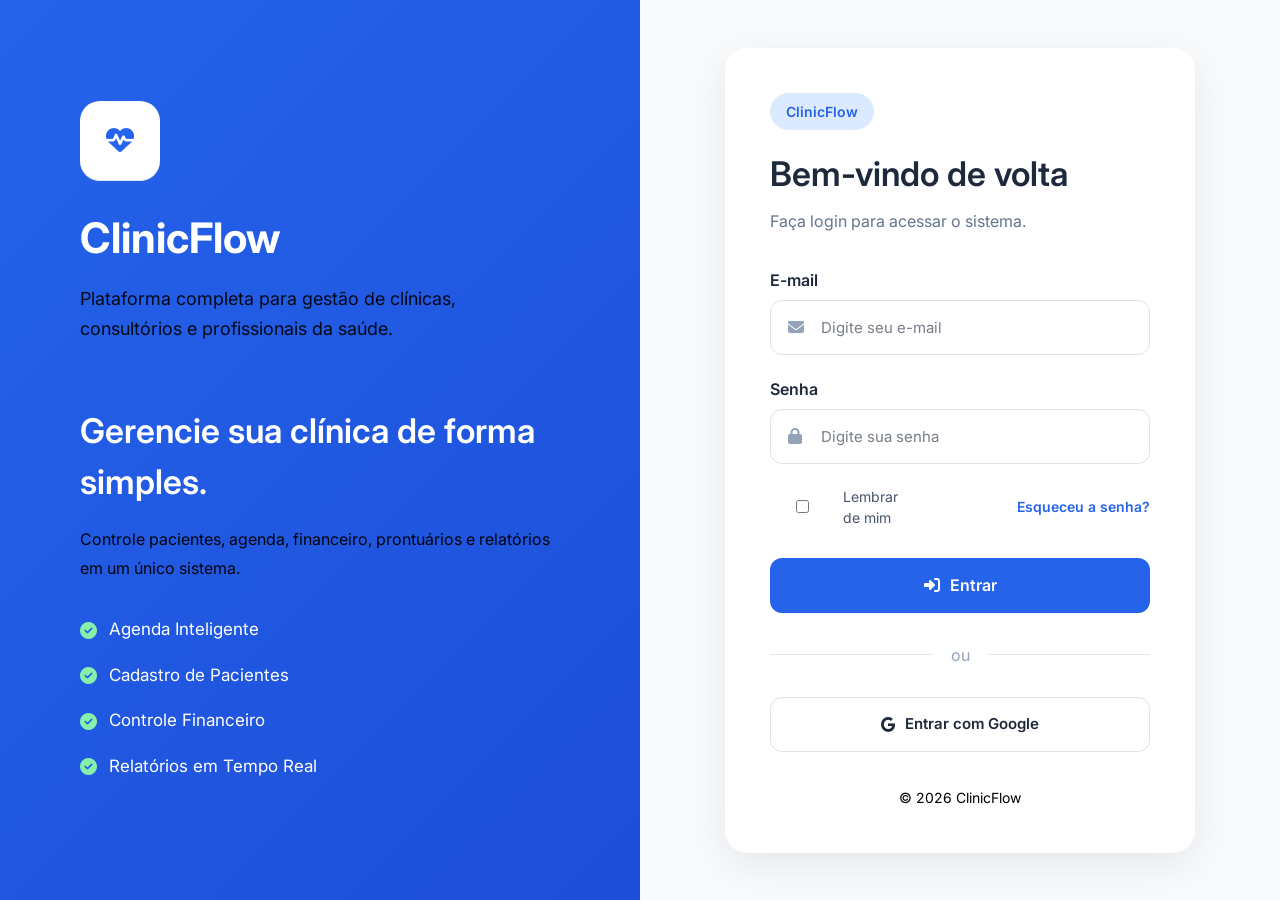
==== index.html @ 04e62cc4 "Primeiro commit" ====
<!DOCTYPE html>
<html lang="pt-BR">

<head>
    <meta charset="UTF-8">
    <meta name="viewport" content="width=device-width, initial-scale=1.0">
    <title>ClinicFlow - Login</title>
    <!-- CSS -->
    <link rel="stylesheet" href="assets/css/reset.css">
    <link rel="stylesheet" href="assets/css/variables.css">
    <link rel="stylesheet" href="assets/css/global.css">
    <link rel="stylesheet" href="assets/css/login.css">
    <!-- Fonte -->
    <link rel="preconnect" href="https://fonts.googleapis.com">
    <link rel="preconnect" href="https://fonts.gstatic.com" crossorigin>
    <link href="https://fonts.googleapis.com/css2?family=Inter:wght@300;400;500;600;700&display=swap" rel="stylesheet">
    <!-- Ícones -->
    <link rel="stylesheet" href="https://cdnjs.cloudflare.com/ajax/libs/font-awesome/6.7.2/css/all.min.css">
</head>

<body>
    <main class="login-container">
        <!-- Lado Esquerdo -->
        <section class="login-left">
            <div class="brand">
                <div class="logo">
                    <i class="fa-solid fa-heart-pulse"></i>
                </div>
                <h1>ClinicFlow</h1>
                <p>
                    Plataforma completa para gestão de clínicas,
                    consultórios e profissionais da saúde.
                </p>
            </div>

            <div class="presentation">
                <h2>
                    Gerencie sua clínica de forma simples.
                </h2>
                <p>

                    Controle pacientes, agenda, financeiro,
                    prontuários e relatórios em um único sistema.

                </p>
                <ul>
                    <li>
                        <i class="fa-solid fa-circle-check"></i>
                        Agenda Inteligente
                    </li>
                    <li>
                        <i class="fa-solid fa-circle-check"></i>
                        Cadastro de Pacientes
                    </li>
                    <li>
                        <i class="fa-solid fa-circle-check"></i>
                        Controle Financeiro
                    </li>
                    <li>
                        <i class="fa-solid fa-circle-check"></i>
                        Relatórios em Tempo Real
                    </li>
                </ul>
            </div>
        </section>

        <!-- Lado Direito -->
        <section class="login-right">
            <div class="login-card">
                <span class="system-name">
                    ClinicFlow
                </span>
                <h2>
                    Bem-vindo de volta
                </h2>
                <p class="subtitle">
                    Faça login para acessar o sistema.
                </p>
                <form id="formLogin">

                    <div class="input-group">
                        <label for="email">
                            E-mail
                        </label>
                        <div class="input-icon">
                            <i class="fa-solid fa-envelope"></i>
                            <input id="email" name="email" type="email" placeholder="Digite seu e-mail" required>
                        </div>
                    </div>

                    <div class="input-group">
                        <label for="password">
                            Senha
                        </label>

                        <div class="input-icon">
                            <i class="fa-solid fa-lock"></i>
                            <input id="password" name="password" type="password" placeholder="Digite sua senha"
                                required>
                        </div>
                    </div>

                    <div class="options">
                        <label class="remember">
                            <input type="checkbox" id="remember">
                            <span>
                                Lembrar de mim
                            </span>
                        </label>
                        <a href="#">
                            Esqueceu a senha?
                        </a>
                    </div>

                    <p id="mensagemErro" class="login-error"></p>

                    <button type="submit" class="btn-login">
                        <i class="fa-solid fa-right-to-bracket"></i>
                        Entrar
                    </button>
                </form>

                <div class="separator">
                    <span>
                        ou
                    </span>
                </div>

                <button class="btn-google">
                    <i class="fa-brands fa-google"></i>
                    Entrar com Google
                </button>

                <div class="footer">
                    <p>
                        © 2026 ClinicFlow
                    </p>
                </div>
            </div>
        </section>
    </main>
    <script src="assets/js/utils.js"></script>
    <script src="assets/js/storage.js"></script>
    <script src="assets/js/auth.js"></script>
    <script src="assets/js/login.js"></script>
</body>

</html>
---- assets/css/variables.css ----
/* ==========================================================
   VARIABLES.CSS
   ClinicFlow Design System
   ========================================================== */

:root {

    /* ======================================================
       CORES PRINCIPAIS
       ====================================================== */

    --primary: #2563eb;
    --primary-dark: #1d4ed8;
    --primary-light: #dbeafe;

    --secondary: #0f172a;
    --secondary-light: #334155;

    --success: #22c55e;
    --warning: #f59e0b;
    --danger: #ef4444;
    --info: #06b6d4;

    /* ======================================================
       BACKGROUNDS
       ====================================================== */

    --background: #f8fafc;
    --background-secondary: #f1f5f9;
    --background-card: #ffffff;
    --background-hover: #f8fafc;

    /* ======================================================
       TEXTOS
       ====================================================== */

    --text-primary: #0f172a;
    --text-secondary: #475569;
    --text-muted: #94a3b8;
    --text-white: #ffffff;

    /* ======================================================
       BORDAS
       ====================================================== */

    --border-color: #e2e8f0;
    --border-light: #f1f5f9;

    /* ======================================================
       SIDEBAR
       ====================================================== */

    --sidebar-width: 270px;
    --sidebar-collapsed: 80px;

    --sidebar-bg: #ffffff;
    --sidebar-border: #e2e8f0;

    /* ======================================================
       HEADER
       ====================================================== */

    --header-height: 75px;

    /* ======================================================
       RADIUS
       ====================================================== */

    --radius-xs: 6px;
    --radius-sm: 8px;
    --radius-md: 12px;
    --radius-lg: 18px;
    --radius-xl: 24px;
    --radius-round: 999px;

    /* ======================================================
       FONTES
       ====================================================== */

    --font-family: "Inter", sans-serif;

    --font-xs: 12px;
    --font-sm: 14px;
    --font-md: 16px;
    --font-lg: 18px;
    --font-xl: 22px;
    --font-2xl: 28px;
    --font-3xl: 36px;

    /* ======================================================
       PESOS
       ====================================================== */

    --weight-light: 300;
    --weight-regular: 400;
    --weight-medium: 500;
    --weight-semibold: 600;
    --weight-bold: 700;

    /* ======================================================
       ESPAÇAMENTOS
       ====================================================== */

    --space-1: 4px;
    --space-2: 8px;
    --space-3: 12px;
    --space-4: 16px;
    --space-5: 20px;
    --space-6: 24px;
    --space-7: 32px;
    --space-8: 40px;
    --space-9: 48px;
    --space-10: 64px;

    /* ======================================================
       SOMBRAS
       ====================================================== */

    --shadow-xs: 0 1px 2px rgba(15, 23, 42, .05);

    --shadow-sm: 0 2px 6px rgba(15, 23, 42, .08);

    --shadow-md: 0 8px 24px rgba(15, 23, 42, .08);

    --shadow-lg: 0 15px 40px rgba(15, 23, 42, .12);

    --shadow-xl: 0 20px 60px rgba(15, 23, 42, .18);

    /* ======================================================
       TRANSIÇÕES
       ====================================================== */

    --transition-fast: .15s ease;
    --transition: .25s ease;
    --transition-slow: .35s ease;

    /* ======================================================
       Z-INDEX
       ====================================================== */

    --z-sidebar: 100;
    --z-header: 200;
    --z-dropdown: 500;
    --z-modal: 1000;
    --z-toast: 2000;

}

/* ==========================================================
   TEMA ESCURO (Preparado para futuras versões)
   ========================================================== */

[data-theme="dark"] {

    --background: #0f172a;
    --background-secondary: #1e293b;
    --background-card: #1e293b;

    --text-primary: #f8fafc;
    --text-secondary: #cbd5e1;
    --text-muted: #94a3b8;

    --border-color: #334155;

    --sidebar-bg: #111827;
    --sidebar-border: #334155;

}
---- assets/css/global.css ----
/* ==========================================================
   GLOBAL.CSS
   ClinicFlow
   Parte 1 - Estrutura Base
   ========================================================== */
/* ==========================================================
   BODY
   ========================================================== */
body {
  font-family: var(--font-family);
  background: var(--background);
  color: var(--text-primary);
  font-size: var(--font-md);
  line-height: 1.5;
  overflow-x: hidden;
}

/* ==========================================================
   LINKS
   ========================================================== */
a {
  color: inherit;
  text-decoration: none;
  transition: var(--transition);
}

/* ==========================================================
   TITULOS
   ========================================================== */
h1 {
  font-size: var(--font-3xl);
  font-weight: var(--weight-bold);
}

h2 {
  font-size: var(--font-2xl);
  font-weight: var(--weight-semibold);
}

h3 {
  font-size: var(--font-xl);
  font-weight: var(--weight-semibold);
}

h4 {
  font-size: var(--font-lg);
  font-weight: var(--weight-medium);
}

/* ==========================================================
   PARÁGRAFOS
   ========================================================== */
p {
  color: #000000;
}

/* ==========================================================
   LAYOUT
   ========================================================== */
.layout {
  display: flex;
  min-height: 100vh;
}

/* ==========================================================
   SIDEBAR
   ========================================================== */
.sidebar {
  width: var(--sidebar-width);
  background: var(--sidebar-bg);
  border-right: 1px solid var(--border-color);
  display: flex;
  flex-direction: column;
  justify-content: space-between;
  position: fixed;
  top: 0;
  left: 0;
  bottom: 0;
  z-index: var(--z-sidebar);
  transition: transform 0.3s ease;
}

/* ==========================================================
   LOGO
   ========================================================== */
.logo {
  height: 80px;
  display: flex;
  align-items: center;
  gap: 15px;
  padding: 0 25px;
  border-bottom: 1px solid var(--border-color);
}

.logo i {
  font-size: 28px;
  color: var(--primary);
}

.logo span {
  font-size: 22px;
  font-weight: 700;
}

/* ==========================================================
   MENU
   ========================================================== */
.sidebar nav {
  flex: 1;
  padding: 25px 0;
}

.sidebar nav ul {
  display: flex;
  flex-direction: column;
  gap: 6px;
}

.sidebar nav li {
  margin: 0 12px;
}

.sidebar nav a {
  display: flex;
  align-items: center;
  gap: 15px;
  padding: 14px 18px;
  border-radius: 12px;
  color: var(--text-secondary);
  font-weight: 500;
  transition: 0.25s;
}

.sidebar nav a:hover {
  background: var(--primary-light);
  color: var(--primary);
}

.sidebar nav li.active a {
  background: var(--primary);
  color: white;
}

.sidebar nav i {
  width: 20px;
  text-align: center;
  font-size: 18px;
}

/* ==========================================================
   FOOTER SIDEBAR
   ========================================================== */
.sidebar-footer {
  border-top: 1px solid var(--border-color);
  padding: 20px;
}

.user {
  display: flex;
  align-items: center;
  gap: 12px;
  margin-bottom: 20px;
}

.user img {
  width: 48px;
  height: 48px;
  border-radius: 50%;
}

.user strong {
  display: block;
  font-size: 15px;
}

.user span {
  color: var(--text-muted);
  font-size: 13px;
}

/* ==========================================================
   BOTÃO SAIR
   ========================================================== */
.logout {
  width: 100%;
  height: 48px;
  border-radius: 12px;
  background: #ef4444;
  color: white;
  display: flex;
  justify-content: center;
  align-items: center;
  gap: 10px;
  transition: 0.25s;
}

.logout:hover {
  background: #dc2626;
}

/* ==========================================================
   CONTENT
   ========================================================== */
.content {
  margin-left: var(--sidebar-width);
  flex: 1;
  display: flex;
  flex-direction: column;
  min-height: 100vh;
  padding: 32px 40px;
}

/* ==========================================================
   TOPBAR
   ========================================================== */
.topbar {
  height: 75px;
  background: white;
  border-bottom: 1px solid var(--border-color);
  display: flex;
  justify-content: space-between;
  align-items: center;
  padding: 0 35px;
}

/* ==========================================================
   PESQUISA
   ========================================================== */
.search {
  position: relative;
  width: 340px;
}

.search i {
  position: absolute;
  left: 18px;
  top: 50%;
  transform: translateY(-50%);
  color: var(--text-muted);
}

.search input {
  width: 100%;
  height: 46px;
  background: #f8fafc;
  border: 1px solid var(--border-color);
  border-radius: 12px;
  padding-left: 48px;
  transition: 0.25s;
}

.search input:focus {
  border-color: var(--primary);
  background: white;
}

/* ==========================================================
   ACTIONS
   ========================================================== */
.actions {
  display: flex;
  gap: 12px;
}

.actions button {
  width: 44px;
  height: 44px;
  border-radius: 12px;
  background: white;
  border: 1px solid var(--border-color);
  transition: 0.25s;
}

.actions button:hover {
  background: var(--primary-light);
  color: var(--primary);
}

/* ==========================================================
   TITULO DA PÁGINA
   ========================================================== */
.page-title {
  display: flex;
  justify-content: space-between;
  align-items: center;
  padding: 35px;
}

.page-title p {
  margin-top: 6px;
}

/* ==========================================================
   CONTAINER PADRÃO
   ========================================================== */
.container {
  width: 100%;
  max-width: 1400px;
  margin: auto;
  padding: 30px;
}

/* ==========================================================
   RODAPÉ
   ========================================================== */
footer {
  margin-top: auto;
  text-align: center;
  padding: 30px;
  color: var(--text-muted);
  font-size: 14px;
  border-top: 1px solid var(--border-color);
  background: white;
}

/* ==========================================================
   UTILITÁRIOS
   ========================================================== */
.text-center {
  text-align: center;
}

.text-right {
  text-align: right;
}

.text-left {
  text-align: left;
}

.mt-1 {
  margin-top: 8px;
}

.mt-2 {
  margin-top: 16px;
}

.mt-3 {
  margin-top: 24px;
}

.mt-4 {
  margin-top: 32px;
}

.mb-1 {
  margin-bottom: 8px;
}

.mb-2 {
  margin-bottom: 16px;
}

.mb-3 {
  margin-bottom: 24px;
}

.mb-4 {
  margin-bottom: 32px;
}

.d-flex {
  display: flex;
}

.justify-between {
  justify-content: space-between;
}

.align-center {
  align-items: center;
}

.gap-1 {
  gap: 8px;
}

.gap-2 {
  gap: 16px;
}

.gap-3 {
  gap: 24px;
}

/* ==========================================================
   BOTÕES
   ========================================================== */
.btn {
  display: inline-flex;
  align-items: center;
  justify-content: center;
  gap: 10px;
  padding: 12px 22px;
  border-radius: 12px;
  border: none;
  cursor: pointer;
  font-size: 15px;
  font-weight: 600;
  transition: var(--transition);
}

.btn:hover {
  transform: translateY(-2px);
}

.btn-primary {
  background: var(--primary);
  color: white;
}

.btn-primary:hover {
  background: var(--primary-dark);
}

.btn-secondary {
  background: white;
  color: var(--text-primary);
  border: 1px solid var(--border-color);
}

.btn-secondary:hover {
  background: var(--background-secondary);
}

.btn-success {
  background: var(--success);
  color: white;
}

.btn-warning {
  background: var(--warning);
  color: white;
}

.btn-danger {
  background: var(--danger);
  color: white;
}

.btn-sm {
  height: 38px;
  padding: 0 16px;
  font-size: 14px;
}

.btn-lg {
  height: 52px;
  padding: 0 28px;
}

/* ==========================================================
   INPUTS
   ========================================================== */
.form-group {
  margin-bottom: 20px;
}

.form-group label {
  display: block;
  margin-bottom: 8px;
  font-size: 14px;
  font-weight: 600;
  color: var(--text-primary);
}

.form-control {
  width: 100%;
  height: 48px;
  padding: 0 16px;
  background: white;
  border: 1px solid var(--border-color);
  border-radius: 12px;
  transition: var(--transition);
}

.form-control:focus {
  border-color: var(--primary);
  box-shadow: 0 0 0 4px rgba(37, 99, 235, 0.1);
}

/* ==========================================================
   TEXTAREA
   ========================================================== */
textarea.form-control {
  min-height: 140px;
  padding: 16px;
  resize: vertical;
}

/* ==========================================================
   SELECT
   ========================================================== */
select.form-control {
  cursor: pointer;
}

/* ==========================================================
   INPUT COM ÍCONE
   ========================================================== */
.input-icon {
  position: relative;
}

.input-icon i {
  position: absolute;
  left: 16px;
  top: 50%;
  transform: translateY(-50%);
  color: var(--text-muted);
}

.input-icon input {
  padding-left: 46px;
}

/* ==========================================================
   CHECKBOX
   ========================================================== */
.checkbox {
  display: flex;
  align-items: center;
  gap: 10px;
  cursor: pointer;
}

.checkbox input {
  width: 18px;
  height: 18px;
}

/* ==========================================================
   RADIO
   ========================================================== */
.radio {
  display: flex;
  align-items: center;
  gap: 10px;
}

.radio input {
  width: 18px;
  height: 18px;
}

/* ==========================================================
   CARDS
   ========================================================== */
.card {
  background: white;
  border-radius: 18px;
  padding: 24px;
  border: 1px solid var(--border-color);
  box-shadow: var(--shadow-sm);
}

.card-header {
  display: flex;
  justify-content: space-between;
  align-items: center;
  margin-bottom: 20px;
}

.card-title {
  font-size: 18px;
  font-weight: 600;
}

/* ==========================================================
   GRID DE CARDS
   ========================================================== */
.cards {
  display: grid;
  grid-template-columns: repeat(auto-fit, minmax(250px, 1fr));
  gap: 24px;
  padding: 0 35px 35px;
}

/* ==========================================================
   CARD ESTATÍSTICA
   ========================================================== */
.stats-card {
  background: white;
  border-radius: 18px;
  padding: 24px;
  display: flex;
  justify-content: space-between;
  align-items: center;
  border: 1px solid var(--border-color);
  box-shadow: var(--shadow-sm);
  transition: var(--transition);
}

.stats-card:hover {
  transform: translateY(-4px);
  box-shadow: var(--shadow-md);
}

.stats-info span {
  color: var(--text-secondary);
  font-size: 14px;
}

.stats-info h2 {
  margin-top: 8px;
  font-size: 32px;
}

.stats-icon {
  width: 62px;
  height: 62px;
  border-radius: 16px;
  background: var(--primary-light);
  display: flex;
  align-items: center;
  justify-content: center;
  font-size: 28px;
  color: var(--primary);
}

/* ==========================================================
   PAINÉIS
   ========================================================== */
.panel {
  background: white;
  border-radius: 18px;
  border: 1px solid var(--border-color);
  box-shadow: var(--shadow-sm);
}

.panel-header {
  padding: 20px 24px;
  border-bottom: 1px solid var(--border-color);
}

.panel-body {
  padding: 24px;
}

/* ==========================================================
   BADGES
   ========================================================== */
.badge {
  display: inline-flex;
  align-items: center;
  justify-content: center;
  padding: 6px 12px;
  border-radius: 999px;
  font-size: 13px;
  font-weight: 600;
}

.badge-success {
  background: #dcfce7;
  color: #166534;
}

.badge-warning {
  background: #fef3c7;
  color: #92400e;
}

.badge-danger {
  background: #fee2e2;
  color: #991b1b;
}

.badge-info {
  background: #dbeafe;
  color: #1d4ed8;
}

/* ==========================================================
   DIVISOR
   ========================================================== */
.divider {
  width: 100%;
  height: 1px;
  background: var(--border-color);
  margin: 24px 0;
}

/* ==========================================================
   AVATAR
   ========================================================== */
.avatar {
  width: 42px;
  height: 42px;
  border-radius: 50%;
  object-fit: cover;
}

/* ==========================================================
   LOADER
   ========================================================== */
.loader {
  width: 42px;
  height: 42px;
  border: 4px solid var(--background-secondary);
  border-top: 4px solid var(--primary);
  border-radius: 50%;
  animation: spin 0.8s linear infinite;
}

@keyframes spin {
  from {
    transform: rotate(0deg);
  }

  to {
    transform: rotate(360deg);
  }
}

/* ==========================================================
   ANIMAÇÕES
   ========================================================== */
.fade-in {
  animation: fade 0.4s ease;
}

@keyframes fade {
  from {
    opacity: 0;
    transform: translateY(10px);
  }

  to {
    opacity: 1;
    transform: translateY(0);
  }
}

/* ==========================================================
   GLOBAL.CSS
   ClinicFlow
   Parte 3 - Tabelas, Dashboard e Componentes
   ========================================================== */

/* ==========================================================
   GRID DASHBOARD
   ========================================================== */

.dashboard-grid {
  display: grid;

  grid-template-columns: 2fr 1fr;

  gap: 24px;

  padding: 0 35px 35px;
}

.dashboard-row {
  display: grid;

  grid-template-columns: repeat(auto-fit, minmax(280px, 1fr));

  gap: 24px;
}

/* ==========================================================
   TABELAS
   ========================================================== */

.table-responsive {
  width: 100%;

  overflow-x: auto;
}

.table {
  width: 100%;

  border-collapse: collapse;
}

.table thead {
  background: var(--background-secondary);
}

.table thead th {
  padding: 16px 20px;

  font-size: 14px;

  font-weight: 600;

  color: var(--text-secondary);

  border-bottom: 1px solid var(--border-color);
}

.table tbody td {
  padding: 18px 20px;

  border-bottom: 1px solid var(--border-color);

  color: var(--text-primary);
}

.table tbody tr {
  transition: var(--transition);
}

.table tbody tr:hover {
  background: var(--background-hover);
}

.table tbody tr:last-child td {
  border-bottom: none;
}

/* ==========================================================
   STATUS
   ========================================================== */

.status {
  display: inline-flex;

  align-items: center;

  justify-content: center;

  padding: 6px 12px;

  border-radius: 999px;

  font-size: 13px;

  font-weight: 600;
}

.status-confirmado {
  background: #dcfce7;

  color: #15803d;
}

.status-agendado {
  background: #dbeafe;

  color: #1d4ed8;
}

.status-andamento {
  background: #fef3c7;

  color: #a16207;
}

.status-cancelado {
  background: #fee2e2;

  color: #b91c1c;
}

.status-finalizado {
  background: #e2e8f0;

  color: #334155;
}

/* ==========================================================
   LISTAS
   ========================================================== */

.list {
  display: flex;

  flex-direction: column;
}

.list-item {
  display: flex;

  justify-content: space-between;

  align-items: center;

  padding: 18px 22px;

  border-bottom: 1px solid var(--border-color);

  transition: var(--transition);
}

.list-item:last-child {
  border-bottom: none;
}

.list-item:hover {
  background: var(--background-hover);
}

/* ==========================================================
   ATENDIMENTOS
   ========================================================== */

.appointment {
  display: flex;

  flex-direction: column;

  gap: 4px;

  padding: 18px 24px;

  border-bottom: 1px solid var(--border-color);
}

.appointment:last-child {
  border-bottom: none;
}

.appointment strong {
  font-size: 18px;
}

.appointment span {
  font-weight: 600;
}

.appointment small {
  color: var(--text-muted);
}

/* ==========================================================
   PAGINAÇÃO
   ========================================================== */

.pagination {
  display: flex;

  justify-content: flex-end;

  align-items: center;

  gap: 10px;

  margin-top: 24px;
}

.pagination button {
  width: 40px;

  height: 40px;

  border-radius: 10px;

  border: 1px solid var(--border-color);

  background: white;

  transition: var(--transition);
}

.pagination button:hover {
  background: var(--primary-light);

  color: var(--primary);
}

.pagination .active {
  background: var(--primary);

  color: white;
}

/* ==========================================================
   FILTROS
   ========================================================== */

.filters {
  display: flex;

  justify-content: space-between;

  align-items: center;

  gap: 20px;

  margin-bottom: 24px;
}

.filters-left {
  display: flex;

  gap: 16px;

  flex-wrap: wrap;
}

.filters-right {
  display: flex;

  gap: 16px;
}

/* ==========================================================
   BREADCRUMB
   ========================================================== */

.breadcrumb {
  display: flex;

  align-items: center;

  gap: 10px;

  margin-bottom: 25px;

  font-size: 14px;

  color: var(--text-muted);
}

.breadcrumb i {
  font-size: 12px;
}

/* ==========================================================
   ALERTAS
   ========================================================== */

.alert {
  display: flex;

  align-items: center;

  gap: 15px;

  padding: 18px 20px;

  border-radius: 12px;

  margin-bottom: 20px;
}

.alert-success {
  background: #dcfce7;

  color: #166534;
}

.alert-warning {
  background: #fef3c7;

  color: #92400e;
}

.alert-danger {
  background: #fee2e2;

  color: #991b1b;
}

.alert-info {
  background: #dbeafe;

  color: #1d4ed8;
}

/* ==========================================================
   CHART
   ========================================================== */

.chart-placeholder {
  height: 320px;

  display: flex;

  flex-direction: column;

  justify-content: center;

  align-items: center;

  gap: 20px;

  color: var(--text-muted);
}

.chart-placeholder i {
  font-size: 64px;

  color: var(--primary);
}

/* ==========================================================
   GRID 2 COLUNAS
   ========================================================== */

.grid-2 {
  display: grid;

  grid-template-columns: 1fr 1fr;

  gap: 24px;
}

/* ==========================================================
   GRID 3 COLUNAS
   ========================================================== */

.grid-3 {
  display: grid;

  grid-template-columns: repeat(3, 1fr);

  gap: 24px;
}

/* ==========================================================
   GRID 4 COLUNAS
   ========================================================== */

.grid-4 {
  display: grid;

  grid-template-columns: repeat(4, 1fr);

  gap: 24px;
}

/* ==========================================================
   FLEX
   ========================================================== */

.flex {
  display: flex;
}

.flex-column {
  flex-direction: column;
}

.flex-wrap {
  flex-wrap: wrap;
}

.justify-center {
  justify-content: center;
}

.justify-end {
  justify-content: flex-end;
}

.align-start {
  align-items: flex-start;
}

.align-end {
  align-items: flex-end;
}

/* ==========================================================
   ESPAÇAMENTOS
   ========================================================== */

.p-1 {
  padding: 8px;
}

.p-2 {
  padding: 16px;
}

.p-3 {
  padding: 24px;
}

.p-4 {
  padding: 32px;
}

.pt-1 {
  padding-top: 8px;
}

.pt-2 {
  padding-top: 16px;
}

.pt-3 {
  padding-top: 24px;
}

.pt-4 {
  padding-top: 32px;
}

.pb-1 {
  padding-bottom: 8px;
}

.pb-2 {
  padding-bottom: 16px;
}

.pb-3 {
  padding-bottom: 24px;
}

.pb-4 {
  padding-bottom: 32px;
}

.ml-auto {
  margin-left: auto;
}

.mr-auto {
  margin-right: auto;
}

/* ==========================================================
   RESPONSIVIDADE
   ========================================================== */

@media (max-width: 1200px) {
  .dashboard-grid {
    grid-template-columns: 1fr;
  }

  .grid-4 {
    grid-template-columns: repeat(2, 1fr);
  }
}

@media (max-width: 992px) {
  .sidebar {
    width: 90px;
  }

  .sidebar span {
    display: none;
  }

  .content {
    margin-left: 90px;
  }

  .logo {
    justify-content: center;

    padding: 0;
  }

  .logo span {
    display: none;
  }

  .user div {
    display: none;
  }

  .filters {
    flex-direction: column;

    align-items: flex-start;
  }

  .grid-3 {
    grid-template-columns: 1fr;
  }

  .grid-2 {
    grid-template-columns: 1fr;
  }
}

@media (max-width: 768px) {
  .cards {
    grid-template-columns: 1fr;

    padding: 20px;
  }

  .page-title {
    flex-direction: column;

    align-items: flex-start;

    gap: 20px;

    padding: 20px;
  }

  .topbar {
    padding: 0 20px;
  }

  .search {
    width: 220px;
  }

  .grid-4 {
    grid-template-columns: 1fr;
  }
}

@media (max-width: 576px) {
  .search {
    display: none;
  }

  .content {
    margin-left: 0;
  }

  .sidebar {
    transform: translateX(-100%);
  }
}

/* ==========================================================
   GLOBAL.CSS
   ClinicFlow
   Parte 4 - Componentes Avançados
   ========================================================== */

/* ==========================================================
   MODAL
   ========================================================== */

.modal-overlay {
  position: fixed;

  inset: 0;

  background: rgba(15, 23, 42, 0.55);

  display: flex;

  justify-content: center;

  align-items: center;

  opacity: 0;

  visibility: hidden;

  transition: 0.25s;

  z-index: var(--z-modal);
}

.modal-overlay.active {
  display: flex;

  opacity: 1;

  visibility: visible;
}

.modal {
  width: 100%;

  max-width: 650px;

  background: white;

  border-radius: 20px;

  overflow: hidden;

  box-shadow: var(--shadow-lg);

  transform: translateY(20px);

  transition: 0.25s;
}

.modal-overlay.active .modal {
  transform: translateY(0);
}

.modal-header {
  display: flex;

  justify-content: space-between;

  align-items: center;

  padding: 24px;

  border-bottom: 1px solid var(--border-color);
}

.modal-body {
  padding: 24px;
}

.modal-footer {
  display: flex;

  justify-content: flex-end;

  gap: 16px;

  padding: 24px;

  border-top: 1px solid var(--border-color);
}

/* ==========================================================
   DROPDOWN
   ========================================================== */

.dropdown {
  position: relative;
}

.dropdown-menu {
  position: absolute;

  top: 110%;

  right: 0;

  width: 220px;

  background: white;

  border-radius: 14px;

  border: 1px solid var(--border-color);

  box-shadow: var(--shadow-md);

  display: none;

  overflow: hidden;

  z-index: 500;
}

.dropdown.open .dropdown-menu {
  display: block;
}

.dropdown-menu a {
  display: flex;

  align-items: center;

  gap: 12px;

  padding: 14px 18px;

  transition: 0.2s;
}

.dropdown-menu a:hover {
  background: var(--background-secondary);
}

/* ==========================================================
   TOAST
   ========================================================== */

.toast-container {
  position: fixed;

  top: 25px;

  right: 25px;

  display: flex;

  flex-direction: column;

  gap: 15px;

  z-index: var(--z-toast);
}

.toast {
  min-width: 320px;

  padding: 18px;

  border-radius: 14px;

  background: white;

  border-left: 5px solid var(--primary);

  box-shadow: var(--shadow-md);

  animation: toastShow 0.35s ease;
}

.toast-success {
  border-left-color: var(--success);
}

.toast-warning {
  border-left-color: var(--warning);
}

.toast-danger {
  border-left-color: var(--danger);
}

@keyframes toastShow {
  from {
    opacity: 0;

    transform: translateX(40px);
  }

  to {
    opacity: 1;

    transform: translateX(0);
  }
}

/* ==========================================================
   TABS
   ========================================================== */

.tabs {
  display: flex;

  gap: 10px;

  border-bottom: 1px solid var(--border-color);
}

.tab {
  padding: 14px 20px;

  cursor: pointer;

  border-bottom: 3px solid transparent;

  transition: 0.25s;

  font-weight: 600;
}

.tab:hover {
  color: var(--primary);
}

.tab.active {
  color: var(--primary);

  border-color: var(--primary);
}

/* ==========================================================
   ACCORDION
   ========================================================== */

.accordion {
  border: 1px solid var(--border-color);

  border-radius: 14px;

  overflow: hidden;
}

.accordion-item {
  border-bottom: 1px solid var(--border-color);
}

.accordion-item:last-child {
  border-bottom: none;
}

.accordion-header {
  padding: 18px 22px;

  cursor: pointer;

  font-weight: 600;

  background: white;
}

.accordion-content {
  display: none;

  padding: 20px;

  background: var(--background-secondary);
}

.accordion-item.active .accordion-content {
  display: block;
}

/* ==========================================================
   TOOLTIP
   ========================================================== */

.tooltip {
  position: relative;

  cursor: pointer;
}

.tooltip:hover::after {
  content: attr(data-tooltip);

  position: absolute;

  bottom: 120%;

  left: 50%;

  transform: translateX(-50%);

  background: #0f172a;

  color: white;

  padding: 8px 12px;

  border-radius: 8px;

  font-size: 13px;

  white-space: nowrap;
}

/* ==========================================================
   PROGRESS BAR
   ========================================================== */

.progress {
  width: 100%;

  height: 10px;

  background: #e2e8f0;

  border-radius: 999px;

  overflow: hidden;
}

.progress-bar {
  height: 100%;

  background: var(--primary);

  border-radius: 999px;
}

/* ==========================================================
   TIMELINE
   ========================================================== */

.timeline {
  border-left: 3px solid var(--primary);

  padding-left: 24px;
}

.timeline-item {
  margin-bottom: 28px;

  position: relative;
}

.timeline-item::before {
  content: "";

  width: 14px;

  height: 14px;

  border-radius: 50%;

  background: var(--primary);

  position: absolute;

  left: -32px;

  top: 5px;
}

/* ==========================================================
   SKELETON LOADING
   ========================================================== */

.skeleton {
  background: linear-gradient(90deg, #f1f5f9 25%, #e2e8f0 50%, #f1f5f9 75%);

  background-size: 200% 100%;

  animation: skeleton 1.4s infinite;

  border-radius: 10px;
}

@keyframes skeleton {
  from {
    background-position: 200% 0;
  }

  to {
    background-position: -200% 0;
  }
}

/* ==========================================================
   GOOGLE CALENDAR (BASE)
   ========================================================== */

.calendar {
  display: grid;

  grid-template-columns: 90px repeat(7, 1fr);
}

.calendar-header {
  display: grid;

  grid-template-columns: 90px repeat(7, 1fr);

  border-bottom: 1px solid var(--border-color);
}

.calendar-header div {
  padding: 18px;

  text-align: center;

  font-weight: 600;
}

.calendar-hour {
  height: 70px;

  border-bottom: 1px solid var(--border-light);

  padding: 8px;
}

.calendar-cell {
  border-left: 1px solid var(--border-light);

  border-bottom: 1px solid var(--border-light);

  position: relative;

  min-height: 70px;
}

.calendar-event {
  position: absolute;

  left: 6px;

  right: 6px;

  top: 6px;

  background: var(--primary);

  color: white;

  padding: 8px;

  border-radius: 10px;

  font-size: 13px;
}

/* ==========================================================
   DARK MODE
   ========================================================== */

[data-theme="dark"] .card,
[data-theme="dark"] .panel,
[data-theme="dark"] .modal,
[data-theme="dark"] .dropdown-menu,
[data-theme="dark"] .toast {
  background: var(--background-card);
}

[data-theme="dark"] .table thead {
  background: #1e293b;
}

[data-theme="dark"] .table tbody tr:hover {
  background: #1e293b;
}

[data-theme="dark"] .topbar {
  background: var(--background-card);
}

[data-theme="dark"] footer {
  background: var(--background-card);
}

[data-theme="dark"] .search input {
  background: #1e293b;
}

/* ==========================================================
   EFEITOS
   ========================================================== */

.hover-lift {
  transition: 0.25s;
}

.hover-lift:hover {
  transform: translateY(-5px);

  box-shadow: var(--shadow-md);
}

.scale {
  transition: 0.25s;
}

.scale:hover {
  transform: scale(1.03);
}

.rotate:hover {
  transform: rotate(3deg);
}
---- assets/css/login.css ----
/* ==========================================================
   LOGIN - ClinicFlow
   ========================================================== */
body {
    margin: 0;
    padding: 0;
    font-family: 'Inter', sans-serif;
    background: #f4f7fb;
    color: #1e293b;
}

/* ==========================================================
   Layout
   ========================================================== */
.login-container {
    display: flex;
    min-height: 100vh;
}

/* ==========================================================
   Lado Esquerdo
   ========================================================== */
.login-left {
    width: 50%;
    background: linear-gradient(135deg, #2563eb, #1d4ed8);
    color: #ffffff;
    display: flex;
    flex-direction: column;
    justify-content: center;
    padding: 80px;
    box-sizing: border-box;
}

.brand {
    margin-bottom: 60px;
}

.logo {
    width: 80px;
    height: 80px;
    border-radius: 20px;
    background: #ffffff;
    display: flex;
    justify-content: center;
    align-items: center;
    font-size: 34px;
    margin-bottom: 25px;
}

.brand h1 {
    margin: 0;
    font-size: 42px;
    font-weight: 700;
}

.brand p {
    margin-top: 15px;
    line-height: 1.7;
    opacity: .9;
    font-size: 18px;
}

.presentation h2 {
    font-size: 34px;
    margin-bottom: 18px;
}

.presentation p {
    line-height: 1.8;
    opacity: .95;
    margin-bottom: 35px;
}

.presentation ul {
    list-style: none;
    padding: 0;
    margin: 0;
}

.presentation li {
    margin-bottom: 20px;
    display: flex;
    align-items: center;
    gap: 12px;
    font-size: 17px;
}

.presentation i {
    color: #86efac;
}

/* ==========================================================
   Lado Direito
   ========================================================== */
.login-right {
    width: 50%;
    display: flex;
    justify-content: center;
    align-items: center;
    background: #f8fafc;
    padding: 40px;
    box-sizing: border-box;
}

/* ==========================================================
   Card
   ========================================================== */
.login-card {
    width: 100%;
    max-width: 470px;
    background: #ffffff;
    border-radius: 22px;
    padding: 45px;
    box-shadow:
        0 12px 40px rgba(15, 23, 42, .08);
}

.system-name {
    display: inline-block;
    background: #dbeafe;
    color: #2563eb;
    padding: 8px 16px;
    border-radius: 999px;
    font-size: 14px;
    font-weight: 600;
    margin-bottom: 18px;
}

.login-card h2 {
    margin: 0;
    font-size: 34px;
}

.subtitle {
    margin-top: 10px;
    margin-bottom: 35px;
    color: #64748b;
}

/* ==========================================================
   Formulário
   ========================================================== */
.input-group {
    margin-bottom: 22px;
}

.input-group label {
    display: block;
    margin-bottom: 8px;
    font-weight: 600;
}

.input-icon {
    position: relative;
}

.input-icon i {
    position: absolute;
    left: 18px;
    top: 50%;
    transform: translateY(-50%);
    color: #94a3b8;
}

.input-icon input {
    width: 100%;
    height: 55px;
    padding-left: 50px;
    padding-right: 15px;
    border-radius: 12px;
    border: 1px solid #dbe2ea;
    font-size: 15px;
    outline: none;
    transition: .25s;
    box-sizing: border-box;
}

.input-icon input:focus {
    border-color: #2563eb;
    box-shadow: 0 0 0 4px rgba(37, 99, 235, .12);
}

/* ==========================================================
   Opções
   ========================================================== */
.options {
    display: flex;
    justify-content: space-between;
    align-items: center;
    margin-bottom: 30px;
    font-size: 14px;
}

.options a {
    color: #2563eb;
    text-decoration: none;
    font-weight: 600;
}

.options a:hover {
    text-decoration: underline;
}

.remember {
    display: flex;
    align-items: center;
    gap: 8px;
    color: #475569;
}

.login-error {
    display: none;
    color: #dc2626;
    font-size: 14px;
    margin-bottom: 15px;
    text-align: center;
}

/* ==========================================================
   Botão Principal
   ========================================================== */
.btn-login {
    width: 100%;
    height: 55px;
    border: none;
    border-radius: 12px;
    background: #2563eb;
    color: #ffffff;
    font-size: 16px;
    font-weight: 600;
    cursor: pointer;
    transition: .3s;
    display: flex;
    justify-content: center;
    align-items: center;
    gap: 10px;
}

.btn-login:hover {
    background: #1d4ed8;
    transform: translateY(-2px);
}

/* ==========================================================
   Separador
   ========================================================== */
.separator {
    display: flex;
    align-items: center;
    text-align: center;
    margin: 30px 0;
}

.separator::before,
.separator::after {
    content: "";
    flex: 1;
    border-bottom: 1px solid #e2e8f0;
}

.separator span {
    padding: 0 18px;
    color: #94a3b8;
}

/* ==========================================================
   Google
   ========================================================== */
.btn-google {
    width: 100%;
    height: 55px;
    border-radius: 12px;
    border: 1px solid #dbe2ea;
    background: white;
    cursor: pointer;
    font-size: 15px;
    font-weight: 600;
    display: flex;
    justify-content: center;
    align-items: center;
    gap: 10px;
    transition: .3s;
}

.btn-google:hover {
    background: #f8fafc;
}

/* ==========================================================
   Rodapé
   ========================================================== */
.footer {
    margin-top: 35px;
    text-align: center;
    color: #94a3b8;
    font-size: 14px;
}

/* ==========================================================
   Responsivo
   ========================================================== */
@media (max-width: 992px) {

    .login-left {
        display: none;
    }

    .login-right {
        width: 100%;
    }

    .login-card {
        max-width: 500px;
    }

}

@media (max-width: 576px) {

    .login-right {
        padding: 20px;
    }

    .login-card {
        padding: 30px;
    }

    .login-card h2 {
        font-size: 28px;
    }

    .options {
        flex-direction: column;
        align-items: flex-start;
        gap: 15px;
    }

}
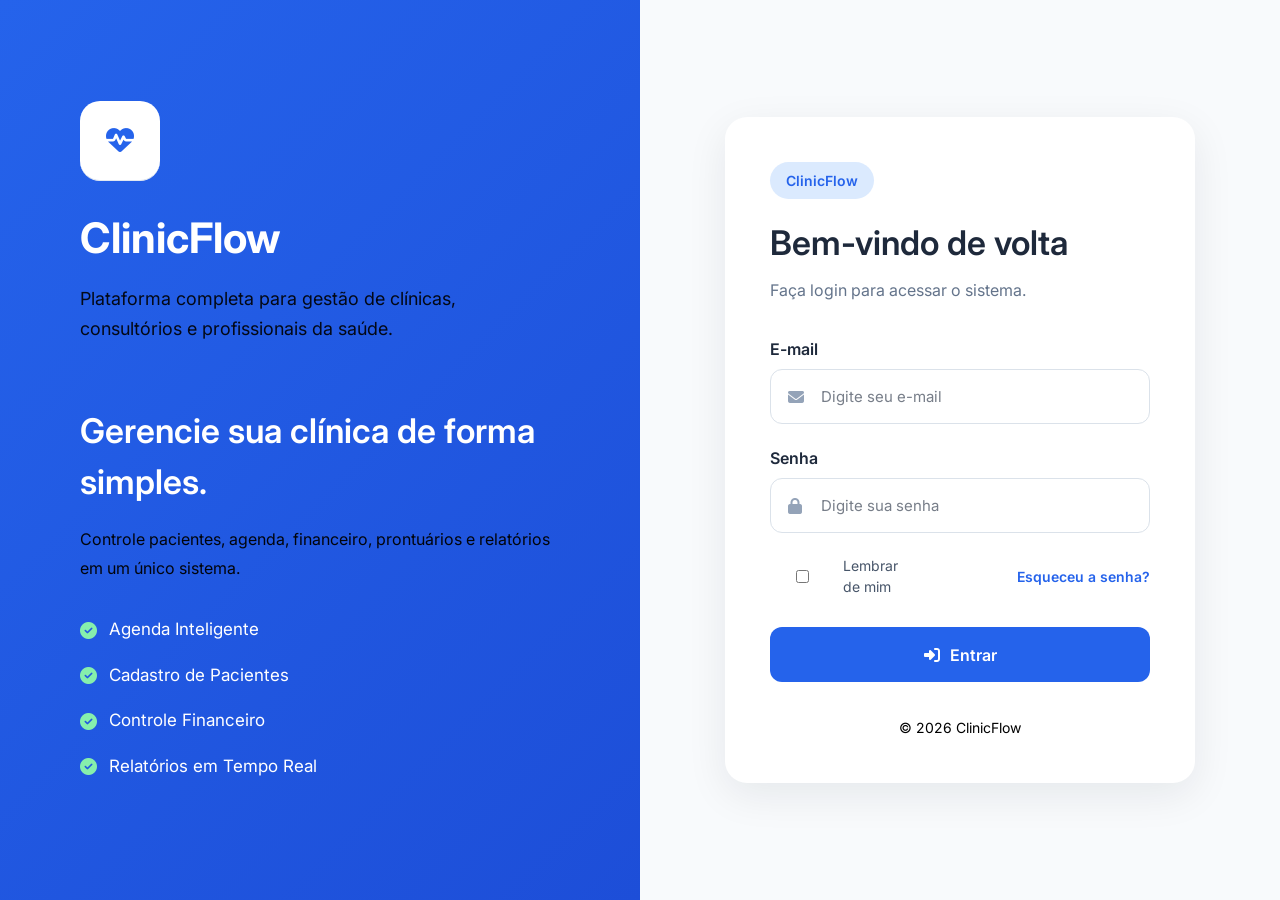
==== commit 9c6986f7: "Atualização de Index" ====
--- a/index.html
+++ b/index.html
@@ -5,11 +5,13 @@
     <meta charset="UTF-8">
     <meta name="viewport" content="width=device-width, initial-scale=1.0">
     <title>ClinicFlow - Login</title>
+    <!--Icone da pagina-->
+    <link rel="icon" type="image/png" href="assets/images/Icone2.png">
     <!-- CSS -->
-    <link rel="stylesheet" href="assets/css/reset.css">
-    <link rel="stylesheet" href="assets/css/variables.css">
-    <link rel="stylesheet" href="assets/css/global.css">
-    <link rel="stylesheet" href="assets/css/login.css">
+    <link rel="stylesheet" href="assets/css/core/reset.css">
+    <link rel="stylesheet" href="assets/css/core/variables.css">
+    <link rel="stylesheet" href="assets/css/core/global.css">
+    <link rel="stylesheet" href="assets/css/pages/login.css">
     <!-- Fonte -->
     <link rel="preconnect" href="https://fonts.googleapis.com">
     <link rel="preconnect" href="https://fonts.gstatic.com" crossorigin>
@@ -120,17 +122,6 @@
                     </button>
                 </form>
 
-                <div class="separator">
-                    <span>
-                        ou
-                    </span>
-                </div>
-
-                <button class="btn-google">
-                    <i class="fa-brands fa-google"></i>
-                    Entrar com Google
-                </button>
-
                 <div class="footer">
                     <p>
                         © 2026 ClinicFlow
@@ -139,10 +130,10 @@
             </div>
         </section>
     </main>
-    <script src="assets/js/utils.js"></script>
-    <script src="assets/js/storage.js"></script>
-    <script src="assets/js/auth.js"></script>
-    <script src="assets/js/login.js"></script>
+    <script src="assets/js/core/utils.js"></script>
+    <script src="assets/js/core/storage.js"></script>
+    <script src="assets/js/core/auth.js"></script>
+    <script src="assets/js/pages/login.js"></script>
 </body>
 
 </html>
--- a/assets/css/core/variables.css
+++ b/assets/css/core/variables.css
@@ -0,0 +1,168 @@
+/* ==========================================================
+   VARIABLES.CSS
+   ClinicFlow Design System
+   ========================================================== */
+
+:root {
+
+    /* ======================================================
+       CORES PRINCIPAIS
+       ====================================================== */
+
+    --primary: #2563eb;
+    --primary-dark: #1d4ed8;
+    --primary-light: #dbeafe;
+
+    --secondary: #0f172a;
+    --secondary-light: #334155;
+
+    --success: #22c55e;
+    --warning: #f59e0b;
+    --danger: #ef4444;
+    --info: #06b6d4;
+
+    /* ======================================================
+       BACKGROUNDS
+       ====================================================== */
+
+    --background: #f8fafc;
+    --background-secondary: #f1f5f9;
+    --background-card: #ffffff;
+    --background-hover: #f8fafc;
+
+    /* ======================================================
+       TEXTOS
+       ====================================================== */
+
+    --text-primary: #0f172a;
+    --text-secondary: #475569;
+    --text-muted: #94a3b8;
+    --text-white: #ffffff;
+
+    /* ======================================================
+       BORDAS
+       ====================================================== */
+
+    --border-color: #e2e8f0;
+    --border-light: #f1f5f9;
+
+    /* ======================================================
+       SIDEBAR
+       ====================================================== */
+
+    --sidebar-width: 270px;
+    --sidebar-collapsed: 80px;
+
+    --sidebar-bg: #ffffff;
+    --sidebar-border: #e2e8f0;
+
+    /* ======================================================
+       HEADER
+       ====================================================== */
+
+    --header-height: 75px;
+
+    /* ======================================================
+       RADIUS
+       ====================================================== */
+
+    --radius-xs: 6px;
+    --radius-sm: 8px;
+    --radius-md: 12px;
+    --radius-lg: 18px;
+    --radius-xl: 24px;
+    --radius-round: 999px;
+
+    /* ======================================================
+       FONTES
+       ====================================================== */
+
+    --font-family: "Inter", sans-serif;
+
+    --font-xs: 12px;
+    --font-sm: 14px;
+    --font-md: 16px;
+    --font-lg: 18px;
+    --font-xl: 22px;
+    --font-2xl: 28px;
+    --font-3xl: 36px;
+
+    /* ======================================================
+       PESOS
+       ====================================================== */
+
+    --weight-light: 300;
+    --weight-regular: 400;
+    --weight-medium: 500;
+    --weight-semibold: 600;
+    --weight-bold: 700;
+
+    /* ======================================================
+       ESPAÇAMENTOS
+       ====================================================== */
+
+    --space-1: 4px;
+    --space-2: 8px;
+    --space-3: 12px;
+    --space-4: 16px;
+    --space-5: 20px;
+    --space-6: 24px;
+    --space-7: 32px;
+    --space-8: 40px;
+    --space-9: 48px;
+    --space-10: 64px;
+
+    /* ======================================================
+       SOMBRAS
+       ====================================================== */
+
+    --shadow-xs: 0 1px 2px rgba(15, 23, 42, .05);
+
+    --shadow-sm: 0 2px 6px rgba(15, 23, 42, .08);
+
+    --shadow-md: 0 8px 24px rgba(15, 23, 42, .08);
+
+    --shadow-lg: 0 15px 40px rgba(15, 23, 42, .12);
+
+    --shadow-xl: 0 20px 60px rgba(15, 23, 42, .18);
+
+    /* ======================================================
+       TRANSIÇÕES
+       ====================================================== */
+
+    --transition-fast: .15s ease;
+    --transition: .25s ease;
+    --transition-slow: .35s ease;
+
+    /* ======================================================
+       Z-INDEX
+       ====================================================== */
+
+    --z-sidebar: 100;
+    --z-header: 200;
+    --z-dropdown: 500;
+    --z-modal: 1000;
+    --z-toast: 2000;
+
+}
+
+/* ==========================================================
+   TEMA ESCURO (Preparado para futuras versões)
+   ========================================================== */
+
+[data-theme="dark"] {
+
+    --background: #0f172a;
+    --background-secondary: #1e293b;
+    --background-card: #1e293b;
+
+    --text-primary: #f8fafc;
+    --text-secondary: #cbd5e1;
+    --text-muted: #94a3b8;
+
+    --border-color: #334155;
+
+    --sidebar-bg: #111827;
+    --sidebar-border: #334155;
+
+}
--- a/assets/css/core/global.css
+++ b/assets/css/core/global.css
@@ -0,0 +1,1835 @@
+/* ==========================================================
+   GLOBAL.CSS
+   ClinicFlow
+   Parte 1 - Estrutura Base
+   ========================================================== */
+/* ==========================================================
+   BODY
+   ========================================================== */
+body {
+  font-family: var(--font-family);
+  background: var(--background);
+  color: var(--text-primary);
+  font-size: var(--font-md);
+  line-height: 1.5;
+  overflow-x: hidden;
+}
+
+/* ==========================================================
+   LINKS
+   ========================================================== */
+a {
+  color: inherit;
+  text-decoration: none;
+  transition: var(--transition);
+}
+
+/* ==========================================================
+   TITULOS
+   ========================================================== */
+h1 {
+  font-size: var(--font-3xl);
+  font-weight: var(--weight-bold);
+}
+
+h2 {
+  font-size: var(--font-2xl);
+  font-weight: var(--weight-semibold);
+}
+
+h3 {
+  font-size: var(--font-xl);
+  font-weight: var(--weight-semibold);
+}
+
+h4 {
+  font-size: var(--font-lg);
+  font-weight: var(--weight-medium);
+}
+
+/* ==========================================================
+   PARÁGRAFOS
+   ========================================================== */
+p {
+  color: #000000;
+}
+
+/* ==========================================================
+   LAYOUT
+   ========================================================== */
+.layout {
+  display: flex;
+  min-height: auto;
+}
+
+/* ==========================================================
+   SIDEBAR
+   ========================================================== */
+.sidebar {
+  width: var(--sidebar-width);
+  background: var(--sidebar-bg);
+  border-right: 1px solid var(--border-color);
+  display: flex;
+  flex-direction: column;
+  justify-content: space-between;
+  position: fixed;
+  top: 0;
+  left: 0;
+  bottom: 0;
+  z-index: var(--z-sidebar);
+  transition: transform 0.3s ease;
+}
+
+/* ==========================================================
+   LOGO
+   ========================================================== */
+.logo {
+  height: 80px;
+  display: flex;
+  align-items: center;
+  gap: 15px;
+  padding: 0 25px;
+  border-bottom: 1px solid var(--border-color);
+}
+
+.logo i {
+  font-size: 28px;
+  color: var(--primary);
+}
+
+.logo span {
+  font-size: 22px;
+  font-weight: 700;
+}
+
+/* ==========================================================
+   MENU
+   ========================================================== */
+.sidebar nav {
+  flex: 1;
+  padding: 25px 0;
+}
+
+.sidebar nav ul {
+  display: flex;
+  flex-direction: column;
+  gap: 6px;
+}
+
+.sidebar nav li {
+  margin: 0 12px;
+}
+
+.sidebar nav a {
+  display: flex;
+  align-items: center;
+  gap: 15px;
+  padding: 14px 18px;
+  border-radius: 12px;
+  color: var(--text-secondary);
+  font-weight: 500;
+  transition: 0.25s;
+}
+
+.sidebar nav a:hover {
+  background: var(--primary-light);
+  color: var(--primary);
+}
+
+.sidebar nav li.active a {
+  background: var(--primary);
+  color: white;
+}
+
+.sidebar nav i {
+  width: 20px;
+  text-align: center;
+  font-size: 18px;
+}
+
+/* ==========================================================
+   FOOTER SIDEBAR
+   ========================================================== */
+.sidebar-footer {
+  border-top: 1px solid var(--border-color);
+  padding: 20px;
+}
+
+.user {
+  display: flex;
+  align-items: center;
+  gap: 12px;
+  margin-bottom: 20px;
+}
+
+.user img {
+  width: 48px;
+  height: 48px;
+  border-radius: 50%;
+}
+
+.user strong {
+  display: block;
+  font-size: 15px;
+}
+
+.user span {
+  color: var(--text-muted);
+  font-size: 13px;
+}
+
+/* ==========================================================
+   BOTÃO SAIR
+   ========================================================== */
+.logout {
+  width: 100%;
+  height: 48px;
+  border-radius: 12px;
+  background: #ef4444;
+  color: white;
+  display: flex;
+  justify-content: center;
+  align-items: center;
+  gap: 10px;
+  transition: 0.25s;
+}
+
+.logout:hover {
+  background: #dc2626;
+}
+
+/* ==========================================================
+   CONTENT
+   ========================================================== */
+.content {
+  margin-left: var(--sidebar-width);
+  flex: 1;
+  display: flex;
+  flex-direction: column;
+  min-height: 100vh;
+  padding: 32px 40px;
+}
+
+/* ==========================================================
+   TOPBAR
+   ========================================================== */
+.topbar {
+  height: 75px;
+  background: white;
+  border-bottom: 1px solid var(--border-color);
+  display: flex;
+  justify-content: space-between;
+  align-items: center;
+  padding: 0 35px;
+}
+
+/* ==========================================================
+   PESQUISA
+   ========================================================== */
+.search {
+  position: relative;
+  width: 340px;
+}
+
+.search i {
+  position: absolute;
+  left: 18px;
+  top: 50%;
+  transform: translateY(-50%);
+  color: var(--text-muted);
+}
+
+.search input {
+  width: 100%;
+  height: 46px;
+  background: #f8fafc;
+  border: 1px solid var(--border-color);
+  border-radius: 12px;
+  padding-left: 48px;
+  transition: 0.25s;
+}
+
+.search input:focus {
+  border-color: var(--primary);
+  background: white;
+}
+
+/* ==========================================================
+   ACTIONS
+   ========================================================== */
+.actions {
+  display: flex;
+  gap: 12px;
+}
+
+.actions button {
+  width: 44px;
+  height: 44px;
+  border-radius: 12px;
+  background: white;
+  border: 1px solid var(--border-color);
+  transition: 0.25s;
+}
+
+.actions button:hover {
+  background: var(--primary-light);
+  color: var(--primary);
+}
+
+/* ==========================================================
+   TITULO DA PÁGINA
+   ========================================================== */
+.page-title {
+  display: flex;
+  justify-content: space-between;
+  align-items: center;
+  padding: 35px;
+}
+
+.page-title p {
+  margin-top: 6px;
+}
+
+/* ==========================================================
+   CONTAINER PADRÃO
+   ========================================================== */
+.container {
+  width: 100%;
+  max-width: 1400px;
+  margin: auto;
+  padding: 30px;
+}
+
+/* ==========================================================
+   RODAPÉ
+   ========================================================== */
+footer {
+  margin-top: auto;
+  text-align: center;
+  padding: 30px;
+  color: var(--text-muted);
+  font-size: 14px;
+  border-top: 1px solid var(--border-color);
+  background: white;
+}
+
+/* ==========================================================
+   UTILITÁRIOS
+   ========================================================== */
+.text-center {
+  text-align: center;
+}
+
+.text-right {
+  text-align: right;
+}
+
+.text-left {
+  text-align: left;
+}
+
+.mt-1 {
+  margin-top: 8px;
+}
+
+.mt-2 {
+  margin-top: 16px;
+}
+
+.mt-3 {
+  margin-top: 24px;
+}
+
+.mt-4 {
+  margin-top: 32px;
+}
+
+.mb-1 {
+  margin-bottom: 8px;
+}
+
+.mb-2 {
+  margin-bottom: 16px;
+}
+
+.mb-3 {
+  margin-bottom: 24px;
+}
+
+.mb-4 {
+  margin-bottom: 32px;
+}
+
+.d-flex {
+  display: flex;
+}
+
+.justify-between {
+  justify-content: space-between;
+}
+
+.align-center {
+  align-items: center;
+}
+
+.gap-1 {
+  gap: 8px;
+}
+
+.gap-2 {
+  gap: 16px;
+}
+
+.gap-3 {
+  gap: 24px;
+}
+
+/* ==========================================================
+   BOTÕES
+   ========================================================== */
+.btn {
+  display: inline-flex;
+  align-items: center;
+  justify-content: center;
+  gap: 10px;
+  padding: 12px 22px;
+  border-radius: 12px;
+  border: none;
+  cursor: pointer;
+  font-size: 15px;
+  font-weight: 600;
+  transition: var(--transition);
+}
+
+.btn:hover {
+  transform: translateY(-2px);
+}
+
+.btn-primary {
+  background: var(--primary);
+  color: white;
+}
+
+.btn-primary:hover {
+  background: var(--primary-dark);
+}
+
+.btn-secondary {
+  background: white;
+  color: var(--text-primary);
+  border: 1px solid var(--border-color);
+}
+
+.btn-secondary:hover {
+  background: var(--background-secondary);
+}
+
+.btn-success {
+  background: var(--success);
+  color: white;
+}
+
+.btn-warning {
+  background: var(--warning);
+  color: white;
+}
+
+.btn-danger {
+  background: var(--danger);
+  color: white;
+}
+
+.btn-sm {
+  height: 38px;
+  padding: 0 16px;
+  font-size: 14px;
+}
+
+.btn-lg {
+  height: 52px;
+  padding: 0 28px;
+}
+
+/* ==========================================================
+   INPUTS
+   ========================================================== */
+.form-group {
+  margin-bottom: 20px;
+}
+
+.form-group label {
+  display: block;
+  margin-bottom: 8px;
+  font-size: 14px;
+  font-weight: 600;
+  color: var(--text-primary);
+}
+
+.form-control {
+  width: 100%;
+  height: 48px;
+  padding: 0 16px;
+  background: white;
+  border: 1px solid var(--border-color);
+  border-radius: 12px;
+  transition: var(--transition);
+}
+
+.form-control:focus {
+  border-color: var(--primary);
+  box-shadow: 0 0 0 4px rgba(37, 99, 235, 0.1);
+}
+
+/* ==========================================================
+   TEXTAREA
+   ========================================================== */
+textarea.form-control {
+  min-height: 140px;
+  padding: 16px;
+  resize: vertical;
+}
+
+/* ==========================================================
+   SELECT
+   ========================================================== */
+select.form-control {
+  cursor: pointer;
+}
+
+/* ==========================================================
+   INPUT COM ÍCONE
+   ========================================================== */
+.input-icon {
+  position: relative;
+}
+
+.input-icon i {
+  position: absolute;
+  left: 16px;
+  top: 50%;
+  transform: translateY(-50%);
+  color: var(--text-muted);
+}
+
+.input-icon input {
+  padding-left: 46px;
+}
+
+/* ==========================================================
+   CHECKBOX
+   ========================================================== */
+.checkbox {
+  display: flex;
+  align-items: center;
+  gap: 10px;
+  cursor: pointer;
+}
+
+.checkbox input {
+  width: 18px;
+  height: 18px;
+}
+
+/* ==========================================================
+   RADIO
+   ========================================================== */
+.radio {
+  display: flex;
+  align-items: center;
+  gap: 10px;
+}
+
+.radio input {
+  width: 18px;
+  height: 18px;
+}
+
+/* ==========================================================
+   CARDS
+   ========================================================== */
+.card {
+  background: white;
+  border-radius: 18px;
+  padding: 24px;
+  border: 1px solid var(--border-color);
+  box-shadow: var(--shadow-sm);
+}
+
+.card-header {
+  display: flex;
+  justify-content: space-between;
+  align-items: center;
+  margin-bottom: 20px;
+}
+
+.card-title {
+  font-size: 18px;
+  font-weight: 600;
+}
+
+/* ==========================================================
+   GRID DE CARDS
+   ========================================================== */
+.cards {
+  display: grid;
+  grid-template-columns: repeat(auto-fit, minmax(250px, 1fr));
+  gap: 24px;
+  padding: 0 35px 35px;
+}
+
+/* ==========================================================
+   CARD ESTATÍSTICA
+   ========================================================== */
+.stats-card {
+  background: white;
+  border-radius: 18px;
+  padding: 24px;
+  display: flex;
+  justify-content: space-between;
+  align-items: center;
+  border: 1px solid var(--border-color);
+  box-shadow: var(--shadow-sm);
+  transition: var(--transition);
+}
+
+.stats-card:hover {
+  transform: translateY(-4px);
+  box-shadow: var(--shadow-md);
+}
+
+.stats-info span {
+  color: var(--text-secondary);
+  font-size: 14px;
+}
+
+.stats-info h2 {
+  margin-top: 8px;
+  font-size: 32px;
+}
+
+.stats-icon {
+  width: 62px;
+  height: 62px;
+  border-radius: 16px;
+  background: var(--primary-light);
+  display: flex;
+  align-items: center;
+  justify-content: center;
+  font-size: 28px;
+  color: var(--primary);
+}
+
+/* ==========================================================
+   PAINÉIS
+   ========================================================== */
+.panel {
+  background: white;
+  border-radius: 18px;
+  border: 1px solid var(--border-color);
+  box-shadow: var(--shadow-sm);
+}
+
+.panel-header {
+  padding: 20px 24px;
+  border-bottom: 1px solid var(--border-color);
+}
+
+.panel-body {
+  padding: 24px;
+}
+
+/* ==========================================================
+   BADGES
+   ========================================================== */
+.badge {
+  display: inline-flex;
+  align-items: center;
+  justify-content: center;
+  padding: 6px 12px;
+  border-radius: 999px;
+  font-size: 13px;
+  font-weight: 600;
+}
+
+.badge-success {
+  background: #dcfce7;
+  color: #166534;
+}
+
+.badge-warning {
+  background: #fef3c7;
+  color: #92400e;
+}
+
+.badge-danger {
+  background: #fee2e2;
+  color: #991b1b;
+}
+
+.badge-info {
+  background: #dbeafe;
+  color: #1d4ed8;
+}
+
+/* ==========================================================
+   DIVISOR
+   ========================================================== */
+.divider {
+  width: 100%;
+  height: 1px;
+  background: var(--border-color);
+  margin: 24px 0;
+}
+
+/* ==========================================================
+   AVATAR
+   ========================================================== */
+.avatar {
+  width: 42px;
+  height: 42px;
+  border-radius: 50%;
+  object-fit: cover;
+}
+
+/* ==========================================================
+   LOADER
+   ========================================================== */
+.loader {
+  width: 42px;
+  height: 42px;
+  border: 4px solid var(--background-secondary);
+  border-top: 4px solid var(--primary);
+  border-radius: 50%;
+  animation: spin 0.8s linear infinite;
+}
+
+@keyframes spin {
+  from {
+    transform: rotate(0deg);
+  }
+
+  to {
+    transform: rotate(360deg);
+  }
+}
+
+/* ==========================================================
+   ANIMAÇÕES
+   ========================================================== */
+.fade-in {
+  animation: fade 0.4s ease;
+}
+
+@keyframes fade {
+  from {
+    opacity: 0;
+    transform: translateY(10px);
+  }
+
+  to {
+    opacity: 1;
+    transform: translateY(0);
+  }
+}
+
+/* ==========================================================
+   GLOBAL.CSS
+   ClinicFlow
+   Parte 3 - Tabelas, Dashboard e Componentes
+   ========================================================== */
+
+/* ==========================================================
+   GRID DASHBOARD
+   ========================================================== */
+
+.dashboard-grid {
+  display: grid;
+
+  grid-template-columns: 2fr 1fr;
+
+  gap: 24px;
+
+  padding: 0 35px 35px;
+}
+
+.dashboard-row {
+  display: grid;
+
+  grid-template-columns: repeat(auto-fit, minmax(280px, 1fr));
+
+  gap: 24px;
+}
+
+/* ==========================================================
+   TABELAS
+   ========================================================== */
+
+.table-responsive {
+  width: 100%;
+
+  overflow-x: auto;
+}
+
+.table {
+  width: 100%;
+
+  border-collapse: collapse;
+}
+
+.table thead {
+  background: var(--background-secondary);
+}
+
+.table thead th {
+  padding: 16px 20px;
+
+  font-size: 14px;
+
+  font-weight: 600;
+
+  color: var(--text-secondary);
+
+  border-bottom: 1px solid var(--border-color);
+}
+
+.table tbody td {
+  padding: 18px 20px;
+
+  border-bottom: 1px solid var(--border-color);
+
+  color: var(--text-primary);
+}
+
+.table tbody tr {
+  transition: var(--transition);
+}
+
+.table tbody tr:hover {
+  background: var(--background-hover);
+}
+
+.table tbody tr:last-child td {
+  border-bottom: none;
+}
+
+/* ==========================================================
+   STATUS
+   ========================================================== */
+
+.status {
+  display: inline-flex;
+
+  align-items: center;
+
+  justify-content: center;
+
+  padding: 6px 12px;
+
+  border-radius: 999px;
+
+  font-size: 13px;
+
+  font-weight: 600;
+}
+
+.status-confirmado {
+  background: #dcfce7;
+
+  color: #15803d;
+}
+
+.status-agendado {
+  background: #dbeafe;
+
+  color: #1d4ed8;
+}
+
+.status-andamento {
+  background: #fef3c7;
+
+  color: #a16207;
+}
+
+.status-cancelado {
+  background: #fee2e2;
+
+  color: #b91c1c;
+}
+
+.status-finalizado {
+  background: #e2e8f0;
+
+  color: #334155;
+}
+
+/* ==========================================================
+   LISTAS
+   ========================================================== */
+
+.list {
+  display: flex;
+
+  flex-direction: column;
+}
+
+.list-item {
+  display: flex;
+
+  justify-content: space-between;
+
+  align-items: center;
+
+  padding: 18px 22px;
+
+  border-bottom: 1px solid var(--border-color);
+
+  transition: var(--transition);
+}
+
+.list-item:last-child {
+  border-bottom: none;
+}
+
+.list-item:hover {
+  background: var(--background-hover);
+}
+
+/* ==========================================================
+   ATENDIMENTOS
+   ========================================================== */
+
+.appointment {
+  display: flex;
+
+  flex-direction: column;
+
+  gap: 4px;
+
+  padding: 18px 24px;
+
+  border-bottom: 1px solid var(--border-color);
+}
+
+.appointment:last-child {
+  border-bottom: none;
+}
+
+.appointment strong {
+  font-size: 18px;
+}
+
+.appointment span {
+  font-weight: 600;
+}
+
+.appointment small {
+  color: var(--text-muted);
+}
+
+/* ==========================================================
+   PAGINAÇÃO
+   ========================================================== */
+
+.pagination {
+  display: flex;
+
+  justify-content: flex-end;
+
+  align-items: center;
+
+  gap: 10px;
+
+  margin-top: 24px;
+}
+
+.pagination button {
+  width: 40px;
+
+  height: 40px;
+
+  border-radius: 10px;
+
+  border: 1px solid var(--border-color);
+
+  background: white;
+
+  transition: var(--transition);
+}
+
+.pagination button:hover {
+  background: var(--primary-light);
+
+  color: var(--primary);
+}
+
+.pagination .active {
+  background: var(--primary);
+
+  color: white;
+}
+
+/* ==========================================================
+   FILTROS
+   ========================================================== */
+
+.filters {
+  display: flex;
+
+  justify-content: space-between;
+
+  align-items: center;
+
+  gap: 20px;
+
+  margin-bottom: 24px;
+}
+
+.filters-left {
+  display: flex;
+
+  gap: 16px;
+
+  flex-wrap: wrap;
+}
+
+.filters-right {
+  display: flex;
+
+  gap: 16px;
+}
+
+/* ==========================================================
+   BREADCRUMB
+   ========================================================== */
+
+.breadcrumb {
+  display: flex;
+
+  align-items: center;
+
+  gap: 10px;
+
+  margin-bottom: 25px;
+
+  font-size: 14px;
+
+  color: var(--text-muted);
+}
+
+.breadcrumb i {
+  font-size: 12px;
+}
+
+/* ==========================================================
+   ALERTAS
+   ========================================================== */
+
+.alert {
+  display: flex;
+
+  align-items: center;
+
+  gap: 15px;
+
+  padding: 18px 20px;
+
+  border-radius: 12px;
+
+  margin-bottom: 20px;
+}
+
+.alert-success {
+  background: #dcfce7;
+
+  color: #166534;
+}
+
+.alert-warning {
+  background: #fef3c7;
+
+  color: #92400e;
+}
+
+.alert-danger {
+  background: #fee2e2;
+
+  color: #991b1b;
+}
+
+.alert-info {
+  background: #dbeafe;
+
+  color: #1d4ed8;
+}
+
+/* ==========================================================
+   CHART
+   ========================================================== */
+
+.chart-placeholder {
+  height: 320px;
+
+  display: flex;
+
+  flex-direction: column;
+
+  justify-content: center;
+
+  align-items: center;
+
+  gap: 20px;
+
+  color: var(--text-muted);
+}
+
+.chart-placeholder i {
+  font-size: 64px;
+
+  color: var(--primary);
+}
+
+/* ==========================================================
+   GRID 2 COLUNAS
+   ========================================================== */
+
+.grid-2 {
+  display: grid;
+
+  grid-template-columns: 1fr 1fr;
+
+  gap: 24px;
+}
+
+/* ==========================================================
+   GRID 3 COLUNAS
+   ========================================================== */
+
+.grid-3 {
+  display: grid;
+
+  grid-template-columns: repeat(3, 1fr);
+
+  gap: 24px;
+}
+
+/* ==========================================================
+   GRID 4 COLUNAS
+   ========================================================== */
+
+.grid-4 {
+  display: grid;
+
+  grid-template-columns: repeat(4, 1fr);
+
+  gap: 24px;
+}
+
+/* ==========================================================
+   FLEX
+   ========================================================== */
+
+.flex {
+  display: flex;
+}
+
+.flex-column {
+  flex-direction: column;
+}
+
+.flex-wrap {
+  flex-wrap: wrap;
+}
+
+.justify-center {
+  justify-content: center;
+}
+
+.justify-end {
+  justify-content: flex-end;
+}
+
+.align-start {
+  align-items: flex-start;
+}
+
+.align-end {
+  align-items: flex-end;
+}
+
+/* ==========================================================
+   ESPAÇAMENTOS
+   ========================================================== */
+
+.p-1 {
+  padding: 8px;
+}
+
+.p-2 {
+  padding: 16px;
+}
+
+.p-3 {
+  padding: 24px;
+}
+
+.p-4 {
+  padding: 32px;
+}
+
+.pt-1 {
+  padding-top: 8px;
+}
+
+.pt-2 {
+  padding-top: 16px;
+}
+
+.pt-3 {
+  padding-top: 24px;
+}
+
+.pt-4 {
+  padding-top: 32px;
+}
+
+.pb-1 {
+  padding-bottom: 8px;
+}
+
+.pb-2 {
+  padding-bottom: 16px;
+}
+
+.pb-3 {
+  padding-bottom: 24px;
+}
+
+.pb-4 {
+  padding-bottom: 32px;
+}
+
+.ml-auto {
+  margin-left: auto;
+}
+
+.mr-auto {
+  margin-right: auto;
+}
+
+/* ==========================================================
+   RESPONSIVIDADE
+   ========================================================== */
+
+@media (max-width: 1200px) {
+  .dashboard-grid {
+    grid-template-columns: 1fr;
+  }
+
+  .grid-4 {
+    grid-template-columns: repeat(2, 1fr);
+  }
+}
+
+@media (max-width: 992px) {
+  .sidebar {
+    width: 90px;
+  }
+
+  .sidebar span {
+    display: none;
+  }
+
+  .content {
+    margin-left: 90px;
+  }
+
+  .logo {
+    justify-content: center;
+
+    padding: 0;
+  }
+
+  .logo span {
+    display: none;
+  }
+
+  .user div {
+    display: none;
+  }
+
+  .filters {
+    flex-direction: column;
+
+    align-items: flex-start;
+  }
+
+  .grid-3 {
+    grid-template-columns: 1fr;
+  }
+
+  .grid-2 {
+    grid-template-columns: 1fr;
+  }
+}
+
+@media (max-width: 768px) {
+  .cards {
+    grid-template-columns: 1fr;
+
+    padding: 20px;
+  }
+
+  .page-title {
+    flex-direction: column;
+
+    align-items: flex-start;
+
+    gap: 20px;
+
+    padding: 20px;
+  }
+
+  .topbar {
+    padding: 0 20px;
+  }
+
+  .search {
+    width: 220px;
+  }
+
+  .grid-4 {
+    grid-template-columns: 1fr;
+  }
+}
+
+@media (max-width: 576px) {
+  .search {
+    display: none;
+  }
+
+  .content {
+    margin-left: 0;
+  }
+
+  .sidebar {
+    transform: translateX(-100%);
+  }
+}
+
+/* ==========================================================
+   GLOBAL.CSS
+   ClinicFlow
+   Parte 4 - Componentes Avançados
+   ========================================================== */
+
+/* ==========================================================
+   MODAL
+   ========================================================== */
+
+.modal-overlay {
+  position: fixed;
+
+  inset: 0;
+
+  background: rgba(15, 23, 42, 0.55);
+
+  display: flex;
+
+  justify-content: center;
+
+  align-items: center;
+
+  opacity: 0;
+
+  visibility: hidden;
+
+  transition: 0.25s;
+
+  z-index: var(--z-modal);
+}
+
+.modal-overlay.active {
+  display: flex;
+
+  opacity: 1;
+
+  visibility: visible;
+}
+
+.modal {
+  width: 100%;
+
+  max-width: 650px;
+
+  background: white;
+
+  border-radius: 20px;
+
+  overflow: hidden;
+
+  box-shadow: var(--shadow-lg);
+
+  transform: translateY(20px);
+
+  transition: 0.25s;
+}
+
+.modal-overlay.active .modal {
+  transform: translateY(0);
+}
+
+.modal-header {
+  display: flex;
+
+  justify-content: space-between;
+
+  align-items: center;
+
+  padding: 24px;
+
+  border-bottom: 1px solid var(--border-color);
+}
+
+.modal-body {
+  padding: 24px;
+}
+
+.modal-footer {
+  display: flex;
+
+  justify-content: flex-end;
+
+  gap: 16px;
+
+  padding: 24px;
+
+  border-top: 1px solid var(--border-color);
+}
+
+/* ==========================================================
+   DROPDOWN
+   ========================================================== */
+
+.dropdown {
+  position: relative;
+}
+
+.dropdown-menu {
+  position: absolute;
+
+  top: 110%;
+
+  right: 0;
+
+  width: 220px;
+
+  background: white;
+
+  border-radius: 14px;
+
+  border: 1px solid var(--border-color);
+
+  box-shadow: var(--shadow-md);
+
+  display: none;
+
+  overflow: hidden;
+
+  z-index: 500;
+}
+
+.dropdown.open .dropdown-menu {
+  display: block;
+}
+
+.dropdown-menu a {
+  display: flex;
+
+  align-items: center;
+
+  gap: 12px;
+
+  padding: 14px 18px;
+
+  transition: 0.2s;
+}
+
+.dropdown-menu a:hover {
+  background: var(--background-secondary);
+}
+
+/* ==========================================================
+   TOAST
+   ========================================================== */
+
+.toast-container {
+  position: fixed;
+
+  top: 25px;
+
+  right: 25px;
+
+  display: flex;
+
+  flex-direction: column;
+
+  gap: 15px;
+
+  z-index: var(--z-toast);
+}
+
+.toast {
+  min-width: 320px;
+
+  padding: 18px;
+
+  border-radius: 14px;
+
+  background: white;
+
+  border-left: 5px solid var(--primary);
+
+  box-shadow: var(--shadow-md);
+
+  animation: toastShow 0.35s ease;
+}
+
+.toast-success {
+  border-left-color: var(--success);
+}
+
+.toast-warning {
+  border-left-color: var(--warning);
+}
+
+.toast-danger {
+  border-left-color: var(--danger);
+}
+
+@keyframes toastShow {
+  from {
+    opacity: 0;
+
+    transform: translateX(40px);
+  }
+
+  to {
+    opacity: 1;
+
+    transform: translateX(0);
+  }
+}
+
+/* ==========================================================
+   TABS
+   ========================================================== */
+
+.tabs {
+  display: flex;
+
+  gap: 10px;
+
+  border-bottom: 1px solid var(--border-color);
+}
+
+.tab {
+  padding: 14px 20px;
+
+  cursor: pointer;
+
+  border-bottom: 3px solid transparent;
+
+  transition: 0.25s;
+
+  font-weight: 600;
+}
+
+.tab:hover {
+  color: var(--primary);
+}
+
+.tab.active {
+  color: var(--primary);
+
+  border-color: var(--primary);
+}
+
+/* ==========================================================
+   ACCORDION
+   ========================================================== */
+
+.accordion {
+  border: 1px solid var(--border-color);
+
+  border-radius: 14px;
+
+  overflow: hidden;
+}
+
+.accordion-item {
+  border-bottom: 1px solid var(--border-color);
+}
+
+.accordion-item:last-child {
+  border-bottom: none;
+}
+
+.accordion-header {
+  padding: 18px 22px;
+
+  cursor: pointer;
+
+  font-weight: 600;
+
+  background: white;
+}
+
+.accordion-content {
+  display: none;
+
+  padding: 20px;
+
+  background: var(--background-secondary);
+}
+
+.accordion-item.active .accordion-content {
+  display: block;
+}
+
+/* ==========================================================
+   TOOLTIP
+   ========================================================== */
+
+.tooltip {
+  position: relative;
+
+  cursor: pointer;
+}
+
+.tooltip:hover::after {
+  content: attr(data-tooltip);
+
+  position: absolute;
+
+  bottom: 120%;
+
+  left: 50%;
+
+  transform: translateX(-50%);
+
+  background: #0f172a;
+
+  color: white;
+
+  padding: 8px 12px;
+
+  border-radius: 8px;
+
+  font-size: 13px;
+
+  white-space: nowrap;
+}
+
+/* ==========================================================
+   PROGRESS BAR
+   ========================================================== */
+
+.progress {
+  width: 100%;
+
+  height: 10px;
+
+  background: #e2e8f0;
+
+  border-radius: 999px;
+
+  overflow: hidden;
+}
+
+.progress-bar {
+  height: 100%;
+
+  background: var(--primary);
+
+  border-radius: 999px;
+}
+
+/* ==========================================================
+   TIMELINE
+   ========================================================== */
+
+.timeline {
+  border-left: 3px solid var(--primary);
+
+  padding-left: 24px;
+}
+
+.timeline-item {
+  margin-bottom: 28px;
+
+  position: relative;
+}
+
+.timeline-item::before {
+  content: "";
+
+  width: 14px;
+
+  height: 14px;
+
+  border-radius: 50%;
+
+  background: var(--primary);
+
+  position: absolute;
+
+  left: -32px;
+
+  top: 5px;
+}
+
+/* ==========================================================
+   SKELETON LOADING
+   ========================================================== */
+
+.skeleton {
+  background: linear-gradient(90deg, #f1f5f9 25%, #e2e8f0 50%, #f1f5f9 75%);
+
+  background-size: 200% 100%;
+
+  animation: skeleton 1.4s infinite;
+
+  border-radius: 10px;
+}
+
+@keyframes skeleton {
+  from {
+    background-position: 200% 0;
+  }
+
+  to {
+    background-position: -200% 0;
+  }
+}
+
+/* ==========================================================
+   GOOGLE CALENDAR (BASE)
+   ========================================================== */
+
+.calendar {
+  display: grid;
+
+  grid-template-columns: 90px repeat(7, 1fr);
+}
+
+.calendar-header {
+  display: grid;
+
+  grid-template-columns: 90px repeat(7, 1fr);
+
+  border-bottom: 1px solid var(--border-color);
+}
+
+.calendar-header div {
+  padding: 18px;
+
+  text-align: center;
+
+  font-weight: 600;
+}
+
+.calendar-hour {
+  height: 70px;
+
+  border-bottom: 1px solid var(--border-light);
+
+  padding: 8px;
+}
+
+.calendar-cell {
+  border-left: 1px solid var(--border-light);
+
+  border-bottom: 1px solid var(--border-light);
+
+  position: relative;
+
+  min-height: 70px;
+}
+
+.calendar-event {
+  position: absolute;
+
+  left: 6px;
+
+  right: 6px;
+
+  top: 6px;
+
+  background: var(--primary);
+
+  color: white;
+
+  padding: 8px;
+
+  border-radius: 10px;
+
+  font-size: 13px;
+}
+
+/* ==========================================================
+   DARK MODE
+   ========================================================== */
+
+[data-theme="dark"] .card,
+[data-theme="dark"] .panel,
+[data-theme="dark"] .modal,
+[data-theme="dark"] .dropdown-menu,
+[data-theme="dark"] .toast {
+  background: var(--background-card);
+}
+
+[data-theme="dark"] .table thead {
+  background: #1e293b;
+}
+
+[data-theme="dark"] .table tbody tr:hover {
+  background: #1e293b;
+}
+
+[data-theme="dark"] .topbar {
+  background: var(--background-card);
+}
+
+[data-theme="dark"] footer {
+  background: var(--background-card);
+}
+
+[data-theme="dark"] .search input {
+  background: #1e293b;
+}
+
+/* ==========================================================
+   EFEITOS
+   ========================================================== */
+
+.hover-lift {
+  transition: 0.25s;
+}
+
+.hover-lift:hover {
+  transform: translateY(-5px);
+
+  box-shadow: var(--shadow-md);
+}
+
+.scale {
+  transition: 0.25s;
+}
+
+.scale:hover {
+  transform: scale(1.03);
+}
+
+.rotate:hover {
+  transform: rotate(3deg);
+}
--- a/assets/css/pages/login.css
+++ b/assets/css/pages/login.css
@@ -0,0 +1,338 @@
+/* ==========================================================
+   LOGIN - ClinicFlow
+   ========================================================== */
+body {
+    margin: 0;
+    padding: 0;
+    font-family: 'Inter', sans-serif;
+    background: #f4f7fb;
+    color: #1e293b;
+}
+
+/* ==========================================================
+   Layout
+   ========================================================== */
+.login-container {
+    display: flex;
+    min-height: 100vh;
+}
+
+/* ==========================================================
+   Lado Esquerdo
+   ========================================================== */
+.login-left {
+    width: 50%;
+    background: linear-gradient(135deg, #2563eb, #1d4ed8);
+    color: #ffffff;
+    display: flex;
+    flex-direction: column;
+    justify-content: center;
+    padding: 80px;
+    box-sizing: border-box;
+}
+
+.brand {
+    margin-bottom: 60px;
+}
+
+.logo {
+    width: 80px;
+    height: 80px;
+    border-radius: 20px;
+    background: #ffffff;
+    display: flex;
+    justify-content: center;
+    align-items: center;
+    font-size: 34px;
+    margin-bottom: 25px;
+}
+
+.brand h1 {
+    margin: 0;
+    font-size: 42px;
+    font-weight: 700;
+}
+
+.brand p {
+    margin-top: 15px;
+    line-height: 1.7;
+    opacity: .9;
+    font-size: 18px;
+}
+
+.presentation h2 {
+    font-size: 34px;
+    margin-bottom: 18px;
+}
+
+.presentation p {
+    line-height: 1.8;
+    opacity: .95;
+    margin-bottom: 35px;
+}
+
+.presentation ul {
+    list-style: none;
+    padding: 0;
+    margin: 0;
+}
+
+.presentation li {
+    margin-bottom: 20px;
+    display: flex;
+    align-items: center;
+    gap: 12px;
+    font-size: 17px;
+}
+
+.presentation i {
+    color: #86efac;
+}
+
+/* ==========================================================
+   Lado Direito
+   ========================================================== */
+.login-right {
+    width: 50%;
+    display: flex;
+    justify-content: center;
+    align-items: center;
+    background: #f8fafc;
+    padding: 40px;
+    box-sizing: border-box;
+}
+
+/* ==========================================================
+   Card
+   ========================================================== */
+.login-card {
+    width: 100%;
+    max-width: 470px;
+    background: #ffffff;
+    border-radius: 22px;
+    padding: 45px;
+    box-shadow:
+        0 12px 40px rgba(15, 23, 42, .08);
+}
+
+.system-name {
+    display: inline-block;
+    background: #dbeafe;
+    color: #2563eb;
+    padding: 8px 16px;
+    border-radius: 999px;
+    font-size: 14px;
+    font-weight: 600;
+    margin-bottom: 18px;
+}
+
+.login-card h2 {
+    margin: 0;
+    font-size: 34px;
+}
+
+.subtitle {
+    margin-top: 10px;
+    margin-bottom: 35px;
+    color: #64748b;
+}
+
+/* ==========================================================
+   Formulário
+   ========================================================== */
+.input-group {
+    margin-bottom: 22px;
+}
+
+.input-group label {
+    display: block;
+    margin-bottom: 8px;
+    font-weight: 600;
+}
+
+.input-icon {
+    position: relative;
+}
+
+.input-icon i {
+    position: absolute;
+    left: 18px;
+    top: 50%;
+    transform: translateY(-50%);
+    color: #94a3b8;
+}
+
+.input-icon input {
+    width: 100%;
+    height: 55px;
+    padding-left: 50px;
+    padding-right: 15px;
+    border-radius: 12px;
+    border: 1px solid #dbe2ea;
+    font-size: 15px;
+    outline: none;
+    transition: .25s;
+    box-sizing: border-box;
+}
+
+.input-icon input:focus {
+    border-color: #2563eb;
+    box-shadow: 0 0 0 4px rgba(37, 99, 235, .12);
+}
+
+/* ==========================================================
+   Opções
+   ========================================================== */
+.options {
+    display: flex;
+    justify-content: space-between;
+    align-items: center;
+    margin-bottom: 30px;
+    font-size: 14px;
+}
+
+.options a {
+    color: #2563eb;
+    text-decoration: none;
+    font-weight: 600;
+}
+
+.options a:hover {
+    text-decoration: underline;
+}
+
+.remember {
+    display: flex;
+    align-items: center;
+    gap: 8px;
+    color: #475569;
+}
+
+.login-error {
+    display: none;
+    color: #dc2626;
+    font-size: 14px;
+    margin-bottom: 15px;
+    text-align: center;
+}
+
+/* ==========================================================
+   Botão Principal
+   ========================================================== */
+.btn-login {
+    width: 100%;
+    height: 55px;
+    border: none;
+    border-radius: 12px;
+    background: #2563eb;
+    color: #ffffff;
+    font-size: 16px;
+    font-weight: 600;
+    cursor: pointer;
+    transition: .3s;
+    display: flex;
+    justify-content: center;
+    align-items: center;
+    gap: 10px;
+}
+
+.btn-login:hover {
+    background: #1d4ed8;
+    transform: translateY(-2px);
+}
+
+/* ==========================================================
+   Separador
+   ========================================================== */
+.separator {
+    display: flex;
+    align-items: center;
+    text-align: center;
+    margin: 30px 0;
+}
+
+.separator::before,
+.separator::after {
+    content: "";
+    flex: 1;
+    border-bottom: 1px solid #e2e8f0;
+}
+
+.separator span {
+    padding: 0 18px;
+    color: #94a3b8;
+}
+
+/* ==========================================================
+   Google
+   ========================================================== */
+.btn-google {
+    width: 100%;
+    height: 55px;
+    border-radius: 12px;
+    border: 1px solid #dbe2ea;
+    background: white;
+    cursor: pointer;
+    font-size: 15px;
+    font-weight: 600;
+    display: flex;
+    justify-content: center;
+    align-items: center;
+    gap: 10px;
+    transition: .3s;
+}
+
+.btn-google:hover {
+    background: #f8fafc;
+}
+
+/* ==========================================================
+   Rodapé
+   ========================================================== */
+.footer {
+    margin-top: 35px;
+    text-align: center;
+    color: #94a3b8;
+    font-size: 14px;
+}
+
+/* ==========================================================
+   Responsivo
+   ========================================================== */
+@media (max-width: 992px) {
+
+    .login-left {
+        display: none;
+    }
+
+    .login-right {
+        width: 100%;
+    }
+
+    .login-card {
+        max-width: 500px;
+    }
+
+}
+
+@media (max-width: 576px) {
+
+    .login-right {
+        padding: 20px;
+    }
+
+    .login-card {
+        padding: 30px;
+    }
+
+    .login-card h2 {
+        font-size: 28px;
+    }
+
+    .options {
+        flex-direction: column;
+        align-items: flex-start;
+        gap: 15px;
+    }
+
+}
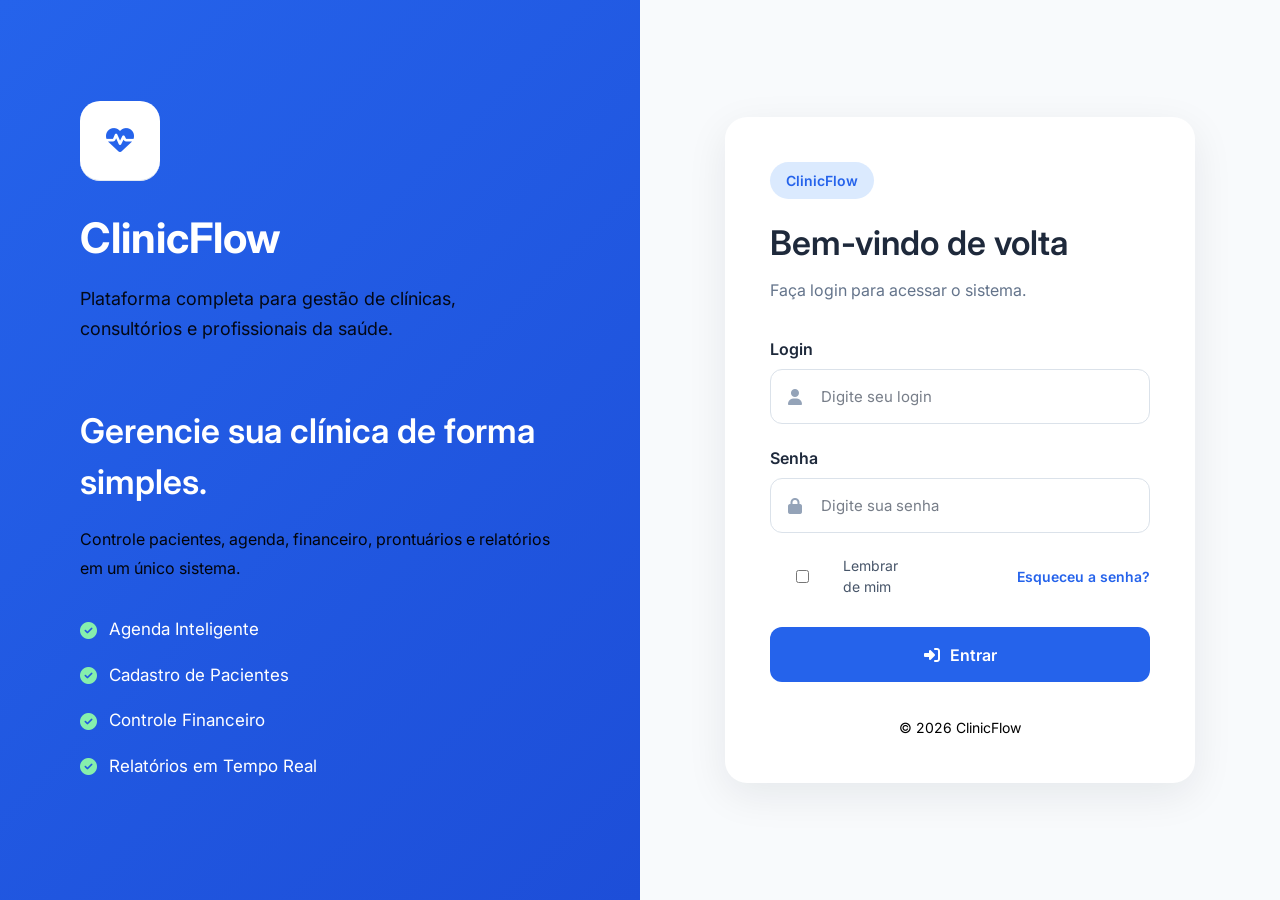
==== commit d80504c4: "Atualização de páginas e novas funções" ====
--- a/index.html
+++ b/index.html
@@ -81,12 +81,12 @@
                 <form id="formLogin">
 
                     <div class="input-group">
-                        <label for="email">
-                            E-mail
+                        <label for="login">
+                            Login
                         </label>
                         <div class="input-icon">
-                            <i class="fa-solid fa-envelope"></i>
-                            <input id="email" name="email" type="email" placeholder="Digite seu e-mail" required>
+                            <i class="fa-solid fa-user"></i>
+                            <input id="login" name="login" type="text" placeholder="Digite seu login" required>
                         </div>
                     </div>
 
--- a/assets/css/core/global.css
+++ b/assets/css/core/global.css
@@ -1,7 +1,6 @@
 /* ==========================================================
    GLOBAL.CSS
    ClinicFlow
-   Parte 1 - Estrutura Base
    ========================================================== */
 /* ==========================================================
    BODY
@@ -47,7 +46,7 @@
   font-weight: var(--weight-medium);
 }
 
-/* ==========================================================
+/* =========================================================
    PARÁGRAFOS
    ========================================================== */
 p {
@@ -136,7 +135,9 @@
   color: var(--primary);
 }
 
-.sidebar nav li.active a {
+.sidebar nav a.active,
+.sidebar nav li.active a,
+.sidebar nav li a.active {
   background: var(--primary);
   color: white;
 }
@@ -298,6 +299,54 @@
   max-width: 1400px;
   margin: auto;
   padding: 30px;
+}
+
+/* ==========================================================
+   TOAST
+========================================================== */
+.toast-clinicflow {
+  position: fixed;
+  top: 24px;
+  right: 24px;
+  min-width: 320px;
+  max-width: 420px;
+  padding: 16px 20px;
+  border-radius: 12px;
+  display: flex;
+  align-items: center;
+  gap: 14px;
+  color: #fff;
+  font-weight: 500;
+  box-shadow: 0 10px 30px rgba(0, 0, 0, .18);
+  z-index: 999999;
+  opacity: 0;
+  transform: translateX(60px);
+  transition: .3s;
+}
+
+.toast-clinicflow.show {
+  opacity: 1;
+  transform: translateX(0);
+}
+
+.toast-clinicflow i {
+  font-size: 22px;
+}
+
+.toast-success {
+  background: #16a34a;
+}
+
+.toast-error {
+  background: #dc2626;
+}
+
+.toast-warning {
+  background: #f59e0b;
+}
+
+.toast-info {
+  background: #2563eb;
 }
 
 /* ==========================================================
@@ -619,7 +668,7 @@
   color: var(--primary);
 }
 
-/* ==========================================================
+/* ========================================================
    PAINÉIS
    ========================================================== */
 .panel {
@@ -733,46 +782,31 @@
 }
 
 /* ==========================================================
-   GLOBAL.CSS
-   ClinicFlow
-   Parte 3 - Tabelas, Dashboard e Componentes
-   ========================================================== */
-
-/* ==========================================================
    GRID DASHBOARD
    ========================================================== */
-
 .dashboard-grid {
   display: grid;
-
   grid-template-columns: 2fr 1fr;
-
   gap: 24px;
-
   padding: 0 35px 35px;
 }
 
 .dashboard-row {
   display: grid;
-
   grid-template-columns: repeat(auto-fit, minmax(280px, 1fr));
-
   gap: 24px;
 }
 
 /* ==========================================================
    TABELAS
    ========================================================== */
-
 .table-responsive {
   width: 100%;
-
   overflow-x: auto;
 }
 
 .table {
   width: 100%;
-
   border-collapse: collapse;
 }
 
@@ -782,21 +816,15 @@
 
 .table thead th {
   padding: 16px 20px;
-
   font-size: 14px;
-
   font-weight: 600;
-
   color: var(--text-secondary);
-
   border-bottom: 1px solid var(--border-color);
 }
 
 .table tbody td {
   padding: 18px 20px;
-
   border-bottom: 1px solid var(--border-color);
-
   color: var(--text-primary);
 }
 
@@ -815,74 +843,55 @@
 /* ==========================================================
    STATUS
    ========================================================== */
-
 .status {
   display: inline-flex;
-
-  align-items: center;
-
+  align-items: center;
   justify-content: center;
-
   padding: 6px 12px;
-
   border-radius: 999px;
-
   font-size: 13px;
-
   font-weight: 600;
 }
 
 .status-confirmado {
   background: #dcfce7;
-
   color: #15803d;
 }
 
 .status-agendado {
   background: #dbeafe;
-
   color: #1d4ed8;
 }
 
 .status-andamento {
   background: #fef3c7;
-
   color: #a16207;
 }
 
 .status-cancelado {
   background: #fee2e2;
-
   color: #b91c1c;
 }
 
 .status-finalizado {
   background: #e2e8f0;
-
   color: #334155;
 }
 
 /* ==========================================================
    LISTAS
    ========================================================== */
-
 .list {
   display: flex;
-
   flex-direction: column;
 }
 
 .list-item {
   display: flex;
-
   justify-content: space-between;
-
-  align-items: center;
-
+  align-items: center;
   padding: 18px 22px;
-
   border-bottom: 1px solid var(--border-color);
-
   transition: var(--transition);
 }
 
@@ -897,16 +906,11 @@
 /* ==========================================================
    ATENDIMENTOS
    ========================================================== */
-
 .appointment {
   display: flex;
-
   flex-direction: column;
-
   gap: 4px;
-
   padding: 18px 24px;
-
   border-bottom: 1px solid var(--border-color);
 }
 
@@ -929,90 +933,64 @@
 /* ==========================================================
    PAGINAÇÃO
    ========================================================== */
-
 .pagination {
   display: flex;
-
   justify-content: flex-end;
-
-  align-items: center;
-
+  align-items: center;
   gap: 10px;
-
   margin-top: 24px;
 }
 
 .pagination button {
   width: 40px;
-
   height: 40px;
-
   border-radius: 10px;
-
   border: 1px solid var(--border-color);
-
   background: white;
-
   transition: var(--transition);
 }
 
 .pagination button:hover {
   background: var(--primary-light);
-
   color: var(--primary);
 }
 
 .pagination .active {
   background: var(--primary);
-
   color: white;
 }
 
 /* ==========================================================
    FILTROS
    ========================================================== */
-
 .filters {
   display: flex;
-
   justify-content: space-between;
-
-  align-items: center;
-
+  align-items: center;
   gap: 20px;
-
   margin-bottom: 24px;
 }
 
 .filters-left {
   display: flex;
-
   gap: 16px;
-
   flex-wrap: wrap;
 }
 
 .filters-right {
   display: flex;
-
   gap: 16px;
 }
 
 /* ==========================================================
    BREADCRUMB
    ========================================================== */
-
 .breadcrumb {
   display: flex;
-
-  align-items: center;
-
+  align-items: center;
   gap: 10px;
-
   margin-bottom: 25px;
-
   font-size: 14px;
-
   color: var(--text-muted);
 }
 
@@ -1023,111 +1001,83 @@
 /* ==========================================================
    ALERTAS
    ========================================================== */
-
 .alert {
   display: flex;
-
-  align-items: center;
-
+  align-items: center;
   gap: 15px;
-
   padding: 18px 20px;
-
   border-radius: 12px;
-
   margin-bottom: 20px;
 }
 
 .alert-success {
   background: #dcfce7;
-
   color: #166534;
 }
 
 .alert-warning {
   background: #fef3c7;
-
   color: #92400e;
 }
 
 .alert-danger {
   background: #fee2e2;
-
   color: #991b1b;
 }
 
 .alert-info {
   background: #dbeafe;
-
   color: #1d4ed8;
 }
 
 /* ==========================================================
    CHART
    ========================================================== */
-
 .chart-placeholder {
   height: 320px;
-
-  display: flex;
-
+  display: flex;
   flex-direction: column;
-
   justify-content: center;
-
-  align-items: center;
-
+  align-items: center;
   gap: 20px;
-
   color: var(--text-muted);
 }
 
 .chart-placeholder i {
   font-size: 64px;
-
   color: var(--primary);
 }
 
 /* ==========================================================
    GRID 2 COLUNAS
    ========================================================== */
-
 .grid-2 {
   display: grid;
-
   grid-template-columns: 1fr 1fr;
-
   gap: 24px;
 }
 
 /* ==========================================================
    GRID 3 COLUNAS
    ========================================================== */
-
 .grid-3 {
   display: grid;
-
   grid-template-columns: repeat(3, 1fr);
-
   gap: 24px;
 }
 
 /* ==========================================================
    GRID 4 COLUNAS
    ========================================================== */
-
 .grid-4 {
   display: grid;
-
   grid-template-columns: repeat(4, 1fr);
-
   gap: 24px;
 }
 
 /* ==========================================================
    FLEX
    ========================================================== */
-
 .flex {
   display: flex;
 }
@@ -1159,7 +1109,6 @@
 /* ==========================================================
    ESPAÇAMENTOS
    ========================================================== */
-
 .p-1 {
   padding: 8px;
 }
@@ -1219,7 +1168,6 @@
 /* ==========================================================
    RESPONSIVIDADE
    ========================================================== */
-
 @media (max-width: 1200px) {
   .dashboard-grid {
     grid-template-columns: 1fr;
@@ -1245,7 +1193,6 @@
 
   .logo {
     justify-content: center;
-
     padding: 0;
   }
 
@@ -1259,7 +1206,6 @@
 
   .filters {
     flex-direction: column;
-
     align-items: flex-start;
   }
 
@@ -1275,17 +1221,13 @@
 @media (max-width: 768px) {
   .cards {
     grid-template-columns: 1fr;
-
     padding: 20px;
   }
 
   .page-title {
     flex-direction: column;
-
     align-items: flex-start;
-
     gap: 20px;
-
     padding: 20px;
   }
 
@@ -1317,60 +1259,35 @@
 }
 
 /* ==========================================================
-   GLOBAL.CSS
-   ClinicFlow
-   Parte 4 - Componentes Avançados
-   ========================================================== */
-
-/* ==========================================================
    MODAL
    ========================================================== */
-
 .modal-overlay {
   position: fixed;
-
   inset: 0;
-
   background: rgba(15, 23, 42, 0.55);
-
-  display: flex;
-
+  display: flex;
   justify-content: center;
-
-  align-items: center;
-
+  align-items: center;
   opacity: 0;
-
   visibility: hidden;
-
   transition: 0.25s;
-
   z-index: var(--z-modal);
 }
 
 .modal-overlay.active {
   display: flex;
-
   opacity: 1;
-
   visibility: visible;
 }
 
 .modal {
   width: 100%;
-
   max-width: 650px;
-
   background: white;
-
   border-radius: 20px;
-
   overflow: hidden;
-
   box-shadow: var(--shadow-lg);
-
   transform: translateY(20px);
-
   transition: 0.25s;
 }
 
@@ -1380,13 +1297,9 @@
 
 .modal-header {
   display: flex;
-
   justify-content: space-between;
-
-  align-items: center;
-
+  align-items: center;
   padding: 24px;
-
   border-bottom: 1px solid var(--border-color);
 }
 
@@ -1396,45 +1309,30 @@
 
 .modal-footer {
   display: flex;
-
   justify-content: flex-end;
-
   gap: 16px;
-
   padding: 24px;
-
   border-top: 1px solid var(--border-color);
 }
 
 /* ==========================================================
    DROPDOWN
    ========================================================== */
-
 .dropdown {
   position: relative;
 }
 
 .dropdown-menu {
   position: absolute;
-
   top: 110%;
-
   right: 0;
-
   width: 220px;
-
   background: white;
-
   border-radius: 14px;
-
   border: 1px solid var(--border-color);
-
   box-shadow: var(--shadow-md);
-
   display: none;
-
   overflow: hidden;
-
   z-index: 500;
 }
 
@@ -1444,13 +1342,9 @@
 
 .dropdown-menu a {
   display: flex;
-
-  align-items: center;
-
+  align-items: center;
   gap: 12px;
-
   padding: 14px 18px;
-
   transition: 0.2s;
 }
 
@@ -1461,36 +1355,23 @@
 /* ==========================================================
    TOAST
    ========================================================== */
-
 .toast-container {
   position: fixed;
-
   top: 25px;
-
   right: 25px;
-
-  display: flex;
-
+  display: flex;
   flex-direction: column;
-
   gap: 15px;
-
   z-index: var(--z-toast);
 }
 
 .toast {
   min-width: 320px;
-
   padding: 18px;
-
   border-radius: 14px;
-
   background: white;
-
   border-left: 5px solid var(--primary);
-
   box-shadow: var(--shadow-md);
-
   animation: toastShow 0.35s ease;
 }
 
@@ -1509,13 +1390,11 @@
 @keyframes toastShow {
   from {
     opacity: 0;
-
     transform: translateX(40px);
   }
 
   to {
     opacity: 1;
-
     transform: translateX(0);
   }
 }
@@ -1523,24 +1402,17 @@
 /* ==========================================================
    TABS
    ========================================================== */
-
 .tabs {
   display: flex;
-
   gap: 10px;
-
   border-bottom: 1px solid var(--border-color);
 }
 
 .tab {
   padding: 14px 20px;
-
   cursor: pointer;
-
   border-bottom: 3px solid transparent;
-
   transition: 0.25s;
-
   font-weight: 600;
 }
 
@@ -1550,19 +1422,15 @@
 
 .tab.active {
   color: var(--primary);
-
   border-color: var(--primary);
 }
 
 /* ==========================================================
    ACCORDION
    ========================================================== */
-
 .accordion {
   border: 1px solid var(--border-color);
-
   border-radius: 14px;
-
   overflow: hidden;
 }
 
@@ -1576,19 +1444,14 @@
 
 .accordion-header {
   padding: 18px 22px;
-
   cursor: pointer;
-
   font-weight: 600;
-
   background: white;
 }
 
 .accordion-content {
   display: none;
-
   padding: 20px;
-
   background: var(--background-secondary);
 }
 
@@ -1599,65 +1462,45 @@
 /* ==========================================================
    TOOLTIP
    ========================================================== */
-
 .tooltip {
   position: relative;
-
   cursor: pointer;
 }
 
 .tooltip:hover::after {
   content: attr(data-tooltip);
-
   position: absolute;
-
   bottom: 120%;
-
   left: 50%;
-
   transform: translateX(-50%);
-
   background: #0f172a;
-
   color: white;
-
   padding: 8px 12px;
-
   border-radius: 8px;
-
   font-size: 13px;
-
   white-space: nowrap;
 }
 
 /* ==========================================================
    PROGRESS BAR
    ========================================================== */
-
 .progress {
   width: 100%;
-
   height: 10px;
-
   background: #e2e8f0;
-
   border-radius: 999px;
-
   overflow: hidden;
 }
 
 .progress-bar {
   height: 100%;
-
   background: var(--primary);
-
   border-radius: 999px;
 }
 
 /* ==========================================================
    TIMELINE
    ========================================================== */
-
 .timeline {
   border-left: 3px solid var(--primary);
 
@@ -1672,33 +1515,22 @@
 
 .timeline-item::before {
   content: "";
-
   width: 14px;
-
   height: 14px;
-
   border-radius: 50%;
-
   background: var(--primary);
-
   position: absolute;
-
   left: -32px;
-
   top: 5px;
 }
 
 /* ==========================================================
    SKELETON LOADING
    ========================================================== */
-
 .skeleton {
   background: linear-gradient(90deg, #f1f5f9 25%, #e2e8f0 50%, #f1f5f9 75%);
-
   background-size: 200% 100%;
-
   animation: skeleton 1.4s infinite;
-
   border-radius: 10px;
 }
 
@@ -1715,71 +1547,51 @@
 /* ==========================================================
    GOOGLE CALENDAR (BASE)
    ========================================================== */
-
 .calendar {
   display: grid;
-
   grid-template-columns: 90px repeat(7, 1fr);
 }
 
 .calendar-header {
   display: grid;
-
   grid-template-columns: 90px repeat(7, 1fr);
-
   border-bottom: 1px solid var(--border-color);
 }
 
 .calendar-header div {
   padding: 18px;
-
   text-align: center;
-
   font-weight: 600;
 }
 
 .calendar-hour {
   height: 70px;
-
   border-bottom: 1px solid var(--border-light);
-
   padding: 8px;
 }
 
 .calendar-cell {
   border-left: 1px solid var(--border-light);
-
   border-bottom: 1px solid var(--border-light);
-
   position: relative;
-
   min-height: 70px;
 }
 
 .calendar-event {
   position: absolute;
-
   left: 6px;
-
   right: 6px;
-
   top: 6px;
-
   background: var(--primary);
-
   color: white;
-
   padding: 8px;
-
   border-radius: 10px;
-
   font-size: 13px;
 }
 
 /* ==========================================================
    DARK MODE
    ========================================================== */
-
 [data-theme="dark"] .card,
 [data-theme="dark"] .panel,
 [data-theme="dark"] .modal,
@@ -1811,14 +1623,12 @@
 /* ==========================================================
    EFEITOS
    ========================================================== */
-
 .hover-lift {
   transition: 0.25s;
 }
 
 .hover-lift:hover {
   transform: translateY(-5px);
-
   box-shadow: var(--shadow-md);
 }
 
